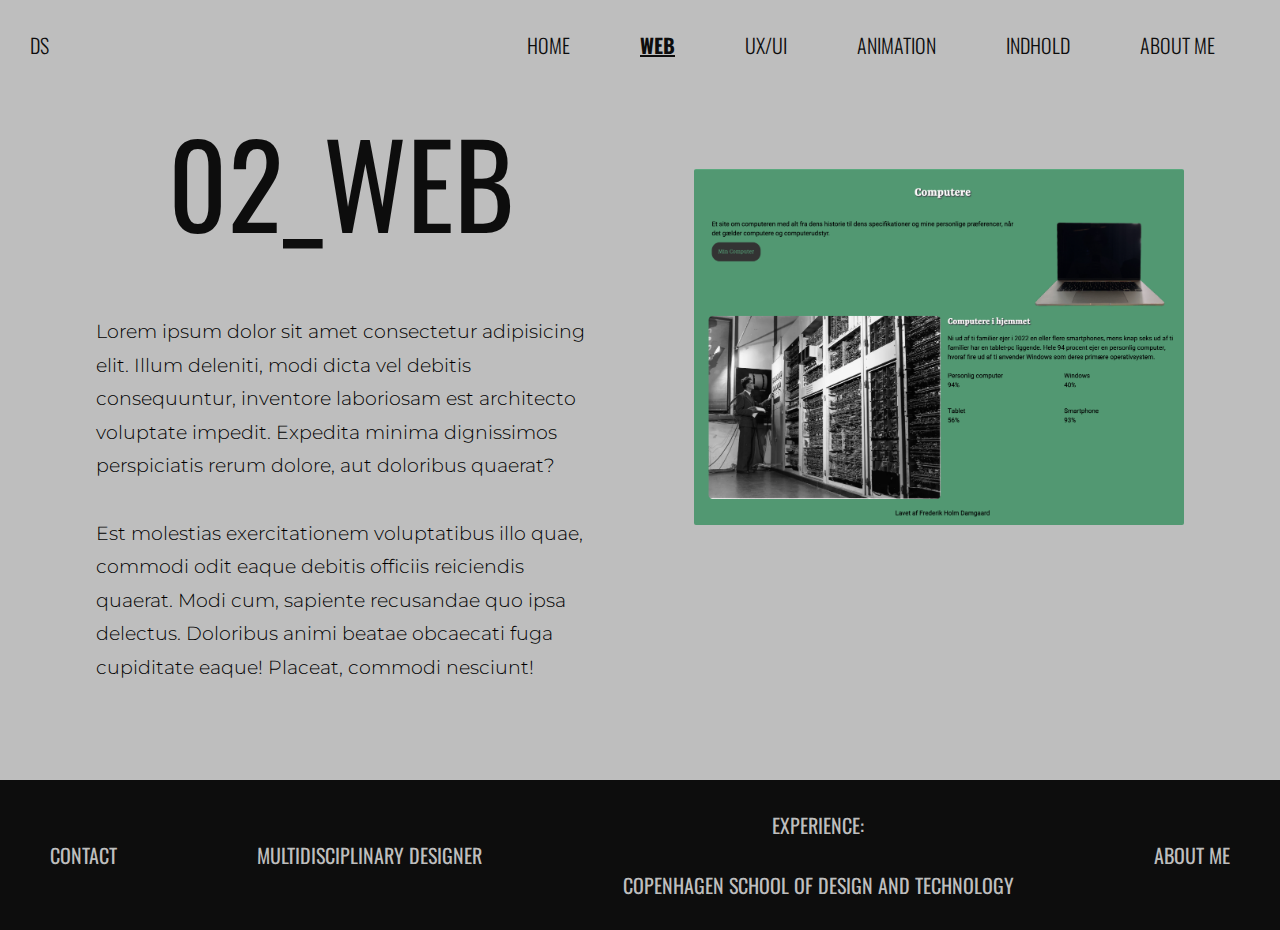
==== 02_web.html @ 78dee0b9 "init2" ====
<!DOCTYPE html>
<html lang="da">

<head>
    <meta charset="UTF-8">
    <meta name="viewport" content="width=device-width, initial-scale=1.0">
    <title>02_WEB</title>
    <link rel="stylesheet" href="style.css">
    <link rel="preconnect" href="https://fonts.googleapis.com">
    <link rel="preconnect" href="https://fonts.gstatic.com" crossorigin>
    <link
        href="https://fonts.googleapis.com/css2?family=Montserrat:ital,wght@0,100..900;1,100..900&family=Oswald:wght@200..700&display=swap"
        rel="stylesheet">
</head>

<body>

    <header>
        <div class="navbar">
            <div class="menu-icon" id="menu-icon">
                <span class="bar"></span>
                <span class="bar"></span>
                <span class="bar"></span>
            </div>
            <a href="index.html" class="header-text">DS</a>
            <ul class="nav-links" id="nav-links">
                <li><a href="index.html">HOME</a></li>
                <li><a href="02_web.html" class="active">WEB</a></li>
                <li><a href="03_ux_ui.html">UX/UI</a></li>
                <li><a href="04_animation.html">ANIMATION</a></li>
                <li><a href="05_indhold.html">INDHOLD</a></li>
                <li><a href="about.html">ABOUT ME</a></li>
            </ul>
        </div>
    </header>

    <main>
        <div class="grid_1_1">

            <div class="text_content">
                <a href="02_web.html">
                    <h1>02_WEB</h1>
                </a>

                <p>Lorem ipsum dolor sit amet consectetur adipisicing elit. Illum deleniti, modi dicta vel debitis
                    consequuntur, inventore laboriosam est architecto voluptate impedit. Expedita minima dignissimos
                    perspiciatis rerum dolore, aut doloribus quaerat? <br> <br>
                    Est molestias exercitationem voluptatibus illo quae, commodi odit eaque debitis officiis reiciendis
                    quaerat. Modi cum, sapiente recusandae quo ipsa delectus. Doloribus animi beatae obcaecati fuga
                    cupiditate eaque! Placeat, commodi nesciunt!
                </p>
            </div>

            <div class="img_content">

                <div class="img_container"><img src="imgs/02_web_1.png" alt="image1"></div>

            </div>


        </div>
    </main>

    <footer>
        <div class="footer_content">
            <h1>CONTACT</h1>
            <h2>MULTIDISCIPLINARY DESIGNER</h2>
            <h2>EXPERIENCE: <br> <br>
                COPENHAGEN SCHOOL OF DESIGN AND TECHNOLOGY</h2>
            <a href="about.html">
                <h1>ABOUT ME</h1>
            </a>

        </div>
    </footer>
    <script src="script.js"></script>
</body>

</html>
---- style.css ----
/******************************************* RESET **************************************************/
* {
  margin: 0;
  padding: 0;
  box-sizing: border-box;
}

:root {
  --menu-color: #0d0d0d00;
  --black: #0d0d0d;
  --grey: #bebebe;
  --red: #b00013;
}

body {
  background-color: var(--grey);
}

h1,
h2 {
  font-family: "Oswald", serif;
  font-weight: 400;
  font-style: normal;
  font-size: 2rem;
}

p {
  font-family: "Montserrat", serif;
  font-weight: 300;
  font-style: normal;
  font-size: 1rem;
  line-height: 20px;
}

/**************************************************** HERO-SECTION ***********************************************/

.hero_section {
  position: absolute;
  display: flex;
  height: 100vh;
  width: 100%;
  justify-content: center;
  align-items: center;
}

/****************************************************** HEADER ************************************************/

header {
  display: flex;
  flex-direction: column;
  padding: 0;
  position: absolute;
  top: 0;
  width: 100%;
  z-index: 1;
}

.navbar {
  background-color: var(--menu-color);
  display: flex;
  justify-content: space-between;
  align-items: center;
  padding: 30px 30px;
  font-size: 1.25rem;
  font-family: "Oswald", serif;
  font-weight: 300;
  font-style: normal;
}

.nav-links {
  list-style: none;
  padding: 0;
  margin: 0;
  display: flex;
}

.nav-links li {
  margin: 0 15px;
}

.nav-links a {
  color: var(--black);
  text-decoration: none;
  transition: 0.3s ease;
}

.nav-links a:hover {
  color: var(--red);
  transition: 0.3s ease;
}

.header-text {
  margin-left: auto; /* Push text to the right */
  color: var(--black); /* Set text color */
  padding-right: 10px;
  text-decoration: none;
  transition: 0.3s ease;
}

.header-text:hover {
  color: var(--red);
  transition: 0.3s ease;
}

@media (min-width: 650px) {
  .nav-links {
    justify-content: right;
    width: auto;
    flex-grow: 1;
  }

  .nav-links li a.active {
    font-weight: bold;
    text-decoration: underline 2px;
  }

  .header-text {
    margin-left: auto; /* Push text to the right */
    color: var(--black); /* Set text color */
    padding-right: 10px;
  }
}

.nav-links li {
  margin: 0 35px;
}

.nav-links a {
  color: var(--black);
  text-decoration: none;
}

.menu-icon {
  display: none;
  font-size: 30px;
  color: var(--black);
  cursor: pointer;
}

/* Media query til skærme med max 1200px */
@media (max-width: 1200px) {
  .nav-links {
    display: none; /* Skjul links som standard */
    flex-direction: column;
    position: absolute;
    background-color: var(--menu-color);
    top: 75px; /* Juster afhængigt af navbarens højde */
    left: 0;
    font-size: 1rem;
  }

  .nav-links.show {
    display: flex; /* Vis links når menuen er åben */
  }

  .nav-links li {
    margin: 15px 0; /* Giv lidt afstand mellem links i dropdown */
  }

  .nav-links a {
    padding: 15px; /* Mere padding i dropdown */
    text-align: center; /* Centrer links i dropdown */
    border-bottom: 1px solid var(--black); /* Deling mellem links */
  }

  .nav-links li:last-child a {
    border-bottom: none; /* Fjern bundlinje fra sidste link */
  }

  .menu-icon {
    display: flex;
    flex-direction: column;
    justify-content: space-between;
    width: 25px;
    height: 15px;
    cursor: pointer;
    z-index: 1;
    transition: 0.3s ease;
  }

  .menu-icon:hover {
    height: 20px;
    transition: 0.3s ease;
  }

  .bar {
    display: inline-block;
    height: 2px;
    background-color: var(--black);
    border-radius: 5px;
    transition: 0.3s ease;
  }
}

/************************************************ MAIN FRONTPAGE ****************************************/

.hometext_container {
  display: flex;
  width: 100%;
  height: 100vh;
  justify-content: center;
  align-items: center;
}

.hometext_container h1 {
  transition: 0.3s ease;
  opacity: 0.5;
}

.hometext_container h1:hover {
  scale: 1.5;
  transition: 0.3s ease;
  cursor: pointer;
  color: var(--red);
  opacity: 1;
}

.hometext_container a {
  text-decoration: none;
  color: var(--black);
}

/************************************************ MAIN UNDERSIDER ****************************************/

.grid_1_1 {
  margin: 10%;
}

.text_content h1 {
  margin-bottom: 5%;
  text-align: center;
  font-size: 10vw;
  transition: 0.3s ease;
}

.text_content h1:hover {
  color: var(--red);
  transition: 0.3s ease;
}

.text_content p {
  line-height: 175%;
  font-size: 2.75vw;
}

.text_content a {
  text-decoration: none;
  color: var(--black);
}

.img_content {
  margin-top: 15%;
}

.img_container {
  display: flex;
  justify-content: center;
  align-items: center;
  overflow: hidden;
}

.img_container img {
  max-width: 100%;
  max-height: 100%;
  object-fit: cover;
  border-radius: 2px;
}

@media (min-width: 768px) {
  .grid_1_1 {
    display: grid;
    grid-template-columns: 1fr 1fr;
    gap: 10%;
    margin: 7.5%;
  }

  .text_content h1 {
    margin-bottom: 10%;
    text-align: center;
    font-size: 9vw;
  }

  .text_content p {
    font-size: 1.5vw;
  }
}

/************************************************ FOOTER *************************************/

footer {
  display: flex;
  flex-direction: column;
  padding: 0;
  width: 100%;
  z-index: 1;
}

.frontpage_footer {
  display: flex;
  flex-direction: column;
  padding: 0;
  position: absolute;
  bottom: 0;
  width: 100%;
  z-index: 1;
}

.footer_content {
  background-color: var(--black);
  display: flex;
  justify-content: space-between;
  align-items: center;
  padding: 30px 50px;
}

.footer_content h1 {
  font-size: 1.25rem;
  color: var(--grey);
}

.footer_content a {
  text-decoration: none;
}

.footer_content h1:hover {
  color: var(--red);
  transition: 0.3s ease;
  cursor: pointer;
}

.footer_content h2 {
  display: none;
}

@media (min-width: 1200px) {
  .footer_content h2 {
    display: flex;
    font-size: 1.25rem;
    color: var(--grey);
    text-align: center;
  }

  .footer_content h2:hover {
    color: var(--red);
    transition: 0.3s ease;
    cursor: pointer;
  }
}
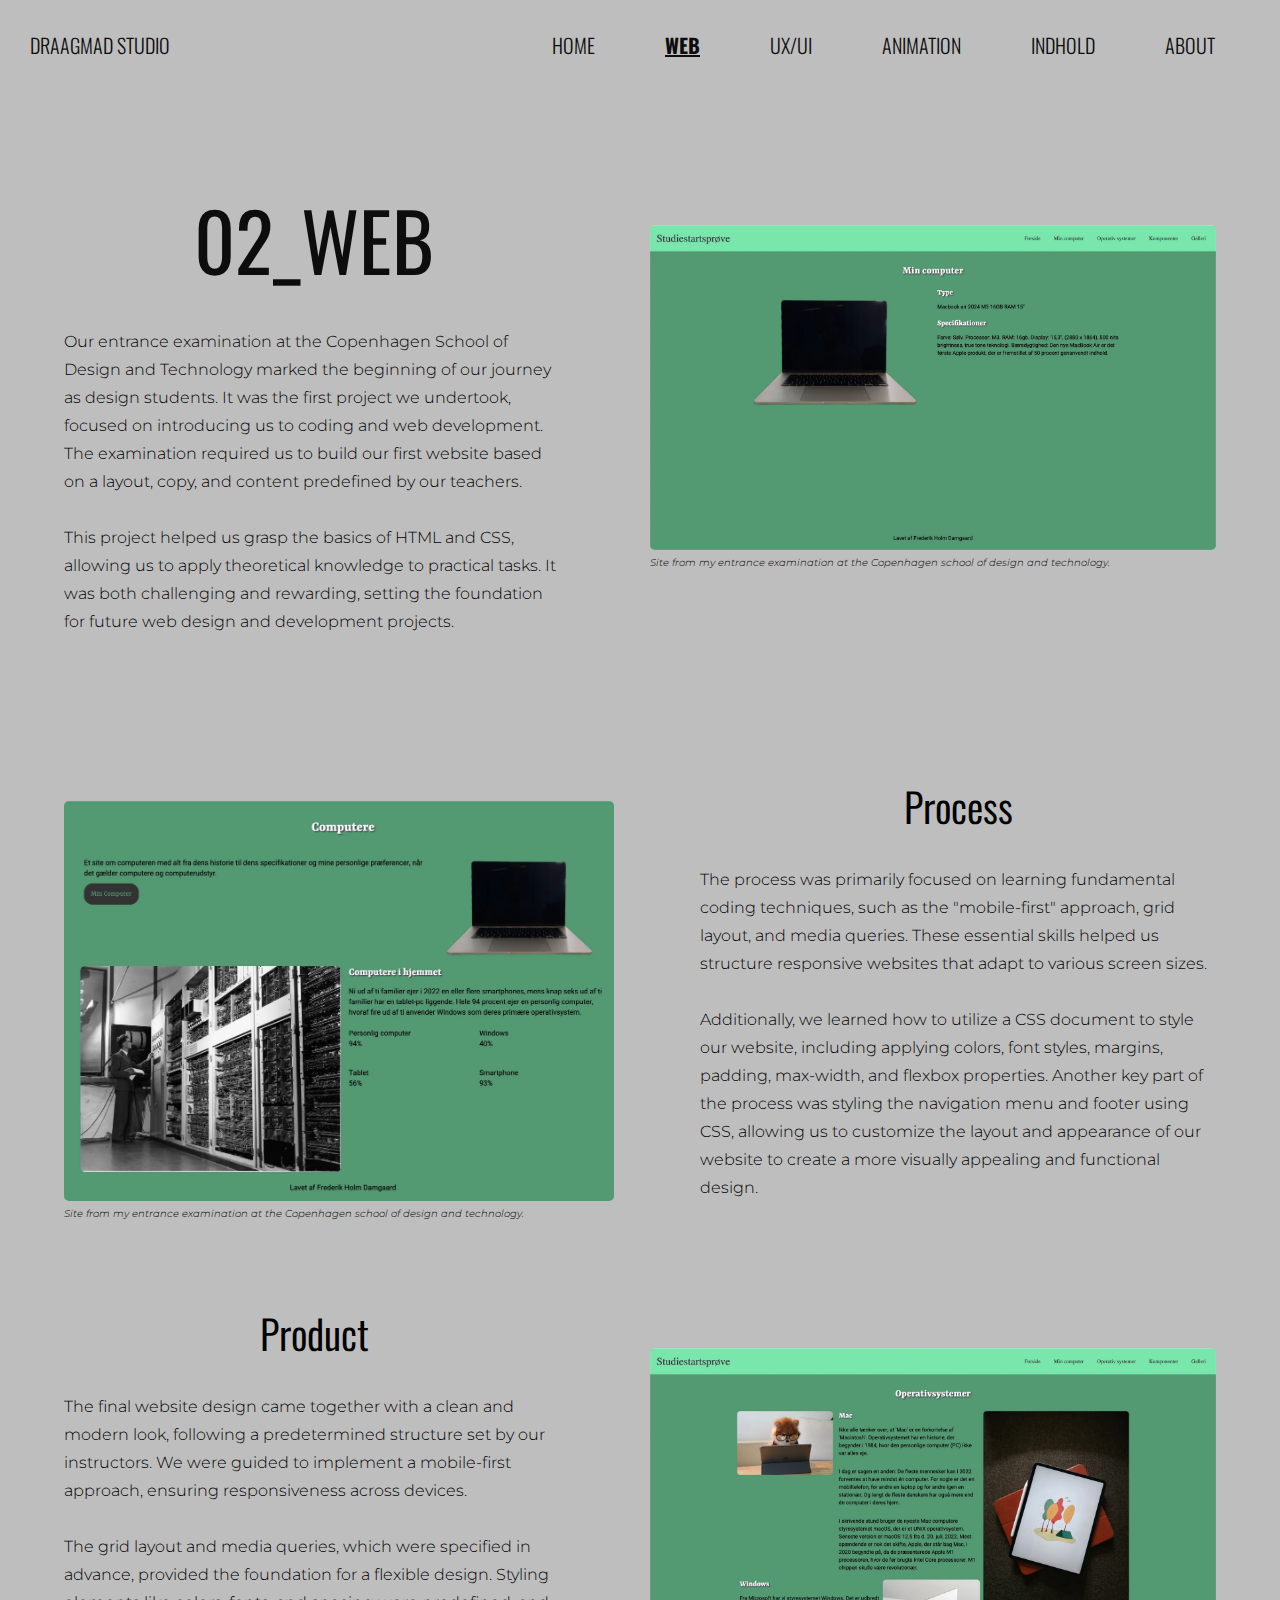
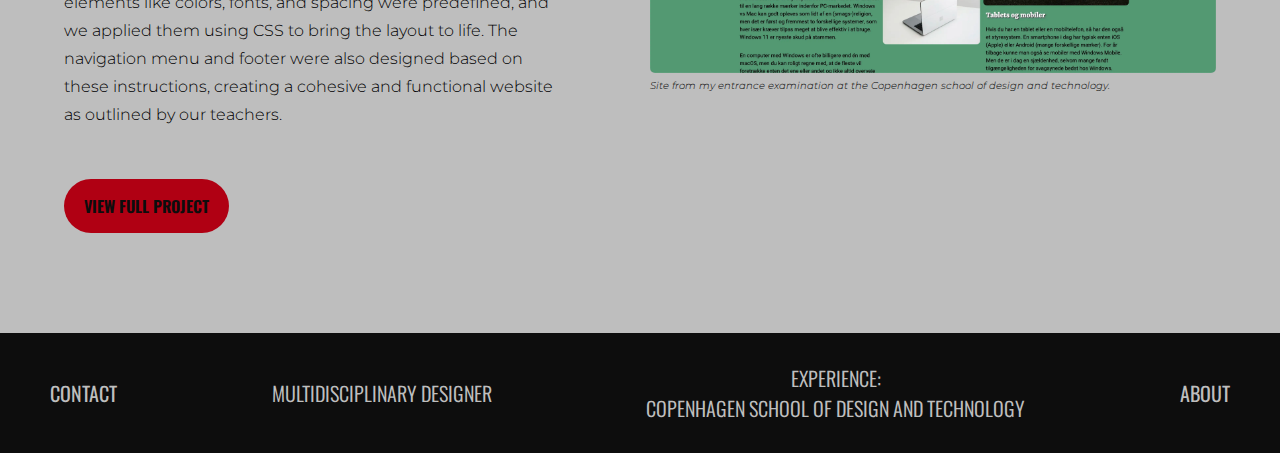
==== commit 722ef237: "init3" ====
--- a/02_web.html
+++ b/02_web.html
@@ -1,5 +1,5 @@
 <!DOCTYPE html>
-<html lang="da">
+<html lang="en">
 
 <head>
     <meta charset="UTF-8">
@@ -23,53 +23,110 @@
                 <span class="bar"></span>
             </div>
             <a href="index.html" class="header-text">DS</a>
+            <a href="index.html" class="header-text2">DRAAGMAD STUDIO</a>
             <ul class="nav-links" id="nav-links">
                 <li><a href="index.html">HOME</a></li>
                 <li><a href="02_web.html" class="active">WEB</a></li>
                 <li><a href="03_ux_ui.html">UX/UI</a></li>
                 <li><a href="04_animation.html">ANIMATION</a></li>
                 <li><a href="05_indhold.html">INDHOLD</a></li>
-                <li><a href="about.html">ABOUT ME</a></li>
+                <li><a href="about.html">ABOUT</a></li>
             </ul>
         </div>
     </header>
 
     <main>
+
         <div class="grid_1_1">
-
-            <div class="text_content">
+            <div class="container1">
                 <a href="02_web.html">
                     <h1>02_WEB</h1>
                 </a>
+                <p>Our entrance examination at the Copenhagen School of Design and Technology marked the beginning of
+                    our journey as design
+                    students. It was the first project we undertook, focused on introducing us to coding and web
+                    development. The
+                    examination required us to build our first website based on a layout, copy, and content predefined
+                    by our teachers. <br> <br>
+                    This project helped us grasp the basics of HTML and CSS, allowing us to apply theoretical knowledge
+                    to practical tasks. It
+                    was both challenging and rewarding, setting the foundation for future web design and development
+                    projects.</p>
+            </div>
+            <div class="container2">
+                <img src="imgs/02_web_2.webp" alt="Image 1">
+                <p>Site from my entrance examination at the Copenhagen school of design and technology.</p>
+            </div>
+        </div>
 
-                <p>Lorem ipsum dolor sit amet consectetur adipisicing elit. Illum deleniti, modi dicta vel debitis
-                    consequuntur, inventore laboriosam est architecto voluptate impedit. Expedita minima dignissimos
-                    perspiciatis rerum dolore, aut doloribus quaerat? <br> <br>
-                    Est molestias exercitationem voluptatibus illo quae, commodi odit eaque debitis officiis reiciendis
-                    quaerat. Modi cum, sapiente recusandae quo ipsa delectus. Doloribus animi beatae obcaecati fuga
-                    cupiditate eaque! Placeat, commodi nesciunt!
+        <div class="grid_2_2">
+            <div class="container1">
+                <h2>Process</h2>
+                <p>The process was primarily focused on learning fundamental coding techniques, such as the
+                    "mobile-first" approach, grid
+                    layout, and media queries. These essential skills helped us structure responsive websites that adapt
+                    to various screen
+                    sizes. <br> <br>
+                    Additionally, we learned how to utilize a CSS document to style our website, including applying
+                    colors, font
+                    styles, margins, padding, max-width, and flexbox properties. Another key part of the process was
+                    styling the navigation
+                    menu and footer using CSS, allowing us to customize the layout and appearance of our website to
+                    create a more visually
+                    appealing and functional design.
+            </div>
+            <div class="container2">
+                <img src="imgs/02_web_1.webp" alt="Image 2">
+                <p>Site from my entrance examination at the Copenhagen school of design and technology.</p>
+            </div>
+        </div>
+
+        <div class="grid_3_3">
+            <div class="container1">
+                <h2>Product</h2>
+                <p>The final website design came together with a clean and modern look, following a predetermined
+                    structure set by our
+                    instructors. We were guided to implement a mobile-first approach, ensuring responsiveness across
+                    devices. <br> <br>
+                    The grid layout and media queries, which were specified in advance, provided the foundation for a
+                    flexible design. Styling elements like colors, fonts, and spacing were predefined, and we applied
+                    them using CSS to bring the layout to life. The
+                    navigation menu and footer were also designed based on these instructions, creating a cohesive and
+                    functional website as
+                    outlined by our teachers.
                 </p>
+                <button id="project_button"
+                    data-href="https://frederikdamgaard14.dk/kea/02_web/01_website/website/index.html">VIEW FULL
+                    PROJECT</button>
             </div>
-
-            <div class="img_content">
-
-                <div class="img_container"><img src="imgs/02_web_1.png" alt="image1"></div>
+            <div class="container2">
+                <img src="imgs/02_web_3.webp" alt="Image 3">
+                <p>Site from my entrance examination at the Copenhagen school of design and technology.</p>
 
             </div>
 
 
         </div>
+
+
+
+
     </main>
 
     <footer>
         <div class="footer_content">
-            <h1>CONTACT</h1>
+            <a href="mailto:frederikholm14@icloud.com">
+                <h1>CONTACT</h1>
+            </a>
             <h2>MULTIDISCIPLINARY DESIGNER</h2>
-            <h2>EXPERIENCE: <br> <br>
-                COPENHAGEN SCHOOL OF DESIGN AND TECHNOLOGY</h2>
+            <a href="https://kea.dk/en/" target="_blank">
+                <h2>EXPERIENCE: <br>
+                    COPENHAGEN SCHOOL OF DESIGN AND TECHNOLOGY</h2>
+            </a>
             <a href="about.html">
-                <h1>ABOUT ME</h1>
+                <h1>ABOUT</h1>
             </a>
+
 
         </div>
     </footer>
--- a/style.css
+++ b/style.css
@@ -16,31 +16,74 @@
   background-color: var(--grey);
 }
 
-h1,
-h2 {
+h1 {
   font-family: "Oswald", serif;
   font-weight: 400;
   font-style: normal;
-  font-size: 2rem;
+  font-size: 2.5rem;
+}
+
+h2 {
+  font-family: "Oswald", serif;
+  font-weight: 350;
+  font-style: normal;
+  font-size: 1.5rem;
 }
 
 p {
   font-family: "Montserrat", serif;
   font-weight: 300;
   font-style: normal;
-  font-size: 1rem;
-  line-height: 20px;
-}
-
-/**************************************************** HERO-SECTION ***********************************************/
-
-.hero_section {
-  position: absolute;
-  display: flex;
-  height: 100vh;
-  width: 100%;
-  justify-content: center;
-  align-items: center;
+  font-size: 0.75rem;
+  line-height: 160%;
+}
+
+@media (min-width: 700px) {
+  h1 {
+    font-family: "Oswald", serif;
+    font-weight: 400;
+    font-style: normal;
+    font-size: 5vw;
+  }
+
+  h2 {
+    font-family: "Oswald", serif;
+    font-weight: 350;
+    font-style: normal;
+    font-size: 3vw;
+  }
+
+  p {
+    font-family: "Montserrat", serif;
+    font-weight: 300;
+    font-style: normal;
+    font-size: 1.5vw;
+    line-height: 175%;
+  }
+}
+
+@media (min-width: 1200px) {
+  h1 {
+    font-family: "Oswald", serif;
+    font-weight: 400;
+    font-style: normal;
+    font-size: 5rem;
+  }
+
+  h2 {
+    font-family: "Oswald", serif;
+    font-weight: 350;
+    font-style: normal;
+    font-size: 2.5rem;
+  }
+
+  p {
+    font-family: "Montserrat", serif;
+    font-weight: 300;
+    font-style: normal;
+    font-size: 1rem;
+    line-height: 175%;
+  }
 }
 
 /****************************************************** HEADER ************************************************/
@@ -87,9 +130,19 @@
 .nav-links a:hover {
   color: var(--red);
   transition: 0.3s ease;
+  font-weight: 400;
 }
 
 .header-text {
+  display: none;
+}
+
+.header-text2 {
+  display: flex;
+}
+
+.header-text,
+.header-text2 {
   margin-left: auto; /* Push text to the right */
   color: var(--black); /* Set text color */
   padding-right: 10px;
@@ -97,8 +150,10 @@
   transition: 0.3s ease;
 }
 
-.header-text:hover {
-  color: var(--red);
+.header-text:hover,
+.header-text2:hover {
+  color: var(--red);
+  font-weight: 500;
   transition: 0.3s ease;
 }
 
@@ -143,10 +198,25 @@
     display: none; /* Skjul links som standard */
     flex-direction: column;
     position: absolute;
-    background-color: var(--menu-color);
+    background-color: var(--grey);
     top: 75px; /* Juster afhængigt af navbarens højde */
     left: 0;
     font-size: 1rem;
+    border-top-right-radius: 2px;
+    border-bottom-right-radius: 2px;
+  }
+
+  .nav-links li a.active {
+    font-weight: bold;
+    text-decoration: underline 2px;
+  }
+
+  .header-text {
+    display: flex;
+  }
+
+  .header-text2 {
+    display: none;
   }
 
   .nav-links.show {
@@ -188,100 +258,232 @@
     height: 2px;
     background-color: var(--black);
     border-radius: 5px;
-    transition: 0.3s ease;
-  }
-}
-
-/************************************************ MAIN FRONTPAGE ****************************************/
-
-.hometext_container {
-  display: flex;
+  }
+}
+
+/************************************************* MAIN (FRONTPAGE) *****************************************/
+
+/********************* HERO-SECTION ******************/
+
+.hero_section {
+  display: flex;
+  height: 100vh;
   width: 100%;
-  height: 100vh;
   justify-content: center;
   align-items: center;
 }
 
-.hometext_container h1 {
-  transition: 0.3s ease;
-  opacity: 0.5;
-}
-
-.hometext_container h1:hover {
-  scale: 1.5;
-  transition: 0.3s ease;
+/********************* CARDS ******************/
+
+/* .card_container {
+  position: relative;
+  margin-left: 12.5%;
+  margin-right: 12.5%;
+  margin-bottom: 12.5%;
+}
+
+.card {
+  padding: 5%;
+  margin-bottom: 10%;
+  background-color: var(--black);
+  border-radius: 5px;
+  transition: 0.3s ease;
+}
+
+.card:hover {
+  transform: scale(1.1);
+  opacity: 0.4;
+  transition: 0.3s ease;
+}
+
+.card a {
+  text-decoration: none;
+  color: var(--red);
+}
+
+.card h2 {
+  display: flex;
+  z-index: 1;
+  color: var(--red);
+  font-size: 1.5rem;
+  font-weight: 600;
+  justify-self: center;
+  padding-bottom: 5%;
+}
+
+.card img {
+  width: 100%;
+  object-fit: contain;
+}
+
+@media (min-width: 1200px) {
+  .card_container {
+    display: grid;
+    grid-template-columns: 1fr 1fr;
+    gap: 7.5%;
+    margin-left: 10%;
+    margin-right: 10%;
+    margin-bottom: 10%;
+  }
+} */
+
+/************************************************ MAIN ****************************************/
+
+.grid_1_1 {
+  padding: 40px;
+  max-width: 700px;
+  margin: 0 auto;
+}
+
+.grid_2_2 {
+  padding-left: 40px;
+  padding-right: 40px;
+  padding-top: 0px;
+  padding-bottom: 0px;
+  max-width: 700px;
+  margin: 0 auto;
+}
+
+.grid_3_3 {
+  padding-left: 40px;
+  padding-right: 40px;
+  padding-top: 0px;
+  padding-bottom: 0px;
+  max-width: 700px;
+  margin: 0 auto;
+}
+
+#grid_1_1 {
+  padding-top: 0;
+}
+
+#grid_3_3 {
+  padding-bottom: 0;
+}
+
+.container1 h1,
+.container1 h2 {
+  text-align: center;
+  padding-bottom: 30px;
+}
+
+.container2 p {
+  font-size: 0.65rem;
+  font-style: italic;
+}
+
+.container1 a {
+  text-decoration: none;
+  color: var(--black);
+  transition: 0.3s ease;
+}
+
+.container1 a:hover {
+  font-weight: 900;
+  color: var(--red);
+  transition: 0.3s ease;
+}
+
+.container2,
+.container1 {
+  padding-top: 40px;
+}
+
+.container2 img {
+  width: 100%;
+  object-fit: contain;
+  border-radius: 5px;
+}
+
+.grid_2_2 .container1 {
+  padding-top: 0px;
+}
+
+.grid_3_3 {
+  padding-bottom: 40px;
+}
+
+button {
+  align-items: center;
+  margin-top: 7.5%;
+  background-color: var(--red);
+  border: none;
+  color: var(--black);
+  padding: 12.5px 17.5px;
+  text-align: center;
+  text-decoration: none;
   cursor: pointer;
-  color: var(--red);
-  opacity: 1;
-}
-
-.hometext_container a {
-  text-decoration: none;
-  color: var(--black);
-}
-
-/************************************************ MAIN UNDERSIDER ****************************************/
-
-.grid_1_1 {
-  margin: 10%;
-}
-
-.text_content h1 {
-  margin-bottom: 5%;
-  text-align: center;
-  font-size: 10vw;
-  transition: 0.3s ease;
-}
-
-.text_content h1:hover {
-  color: var(--red);
-  transition: 0.3s ease;
-}
-
-.text_content p {
-  line-height: 175%;
-  font-size: 2.75vw;
-}
-
-.text_content a {
-  text-decoration: none;
-  color: var(--black);
-}
-
-.img_content {
-  margin-top: 15%;
-}
-
-.img_container {
-  display: flex;
-  justify-content: center;
-  align-items: center;
-  overflow: hidden;
-}
-
-.img_container img {
-  max-width: 100%;
-  max-height: 100%;
-  object-fit: cover;
-  border-radius: 2px;
-}
-
-@media (min-width: 768px) {
+  border-radius: 30px;
+  font-family: "Oswald", serif;
+  font-weight: 650;
+  font-style: normal;
+  font-size: 0.75rem;
+  transition: 0.3s ease;
+}
+
+button:hover {
+  background-color: var(--black);
+  color: var(--red);
+  transform: scale(1.1);
+  transition: 0.3s ease;
+}
+
+@media (min-width: 1200px) {
   .grid_1_1 {
     display: grid;
-    grid-template-columns: 1fr 1fr;
-    gap: 10%;
-    margin: 7.5%;
-  }
-
-  .text_content h1 {
-    margin-bottom: 10%;
-    text-align: center;
-    font-size: 9vw;
-  }
-
-  .text_content p {
-    font-size: 1.5vw;
+    grid-template-columns: 0.75fr 1fr;
+    padding-top: 100px;
+    padding-right: 5%;
+    padding-left: 5%;
+    gap: 7.5%;
+    max-width: 2000px;
+  }
+
+  .grid_2_2 {
+    display: grid;
+    grid-template-columns: 0.75fr 1fr;
+    padding-right: 5%;
+    padding-left: 5%;
+    padding-top: 0px;
+    gap: 7.5%;
+    max-width: 2000px;
+  }
+
+  .grid_3_3 {
+    display: grid;
+    grid-template-columns: 0.75fr 1fr;
+    padding-right: 5%;
+    padding-left: 5%;
+    padding-top: 0px;
+    gap: 7.5%;
+    padding-bottom: 100px;
+    max-width: 2000px;
+  }
+
+  .grid_2_2 .container1 {
+    order: 1;
+    max-width: 600px;
+    margin: 0 auto;
+    padding-top: 100px;
+  }
+
+  .container1 {
+    padding-top: 80px;
+    min-width: 500px;
+  }
+
+  .container2 {
+    padding-top: 125px;
+  }
+
+  .container2 img {
+    min-width: 550px;
+  }
+
+  button {
+    margin-top: 10%;
+    padding: 15px 20px;
+    font-size: 1rem;
   }
 }
 
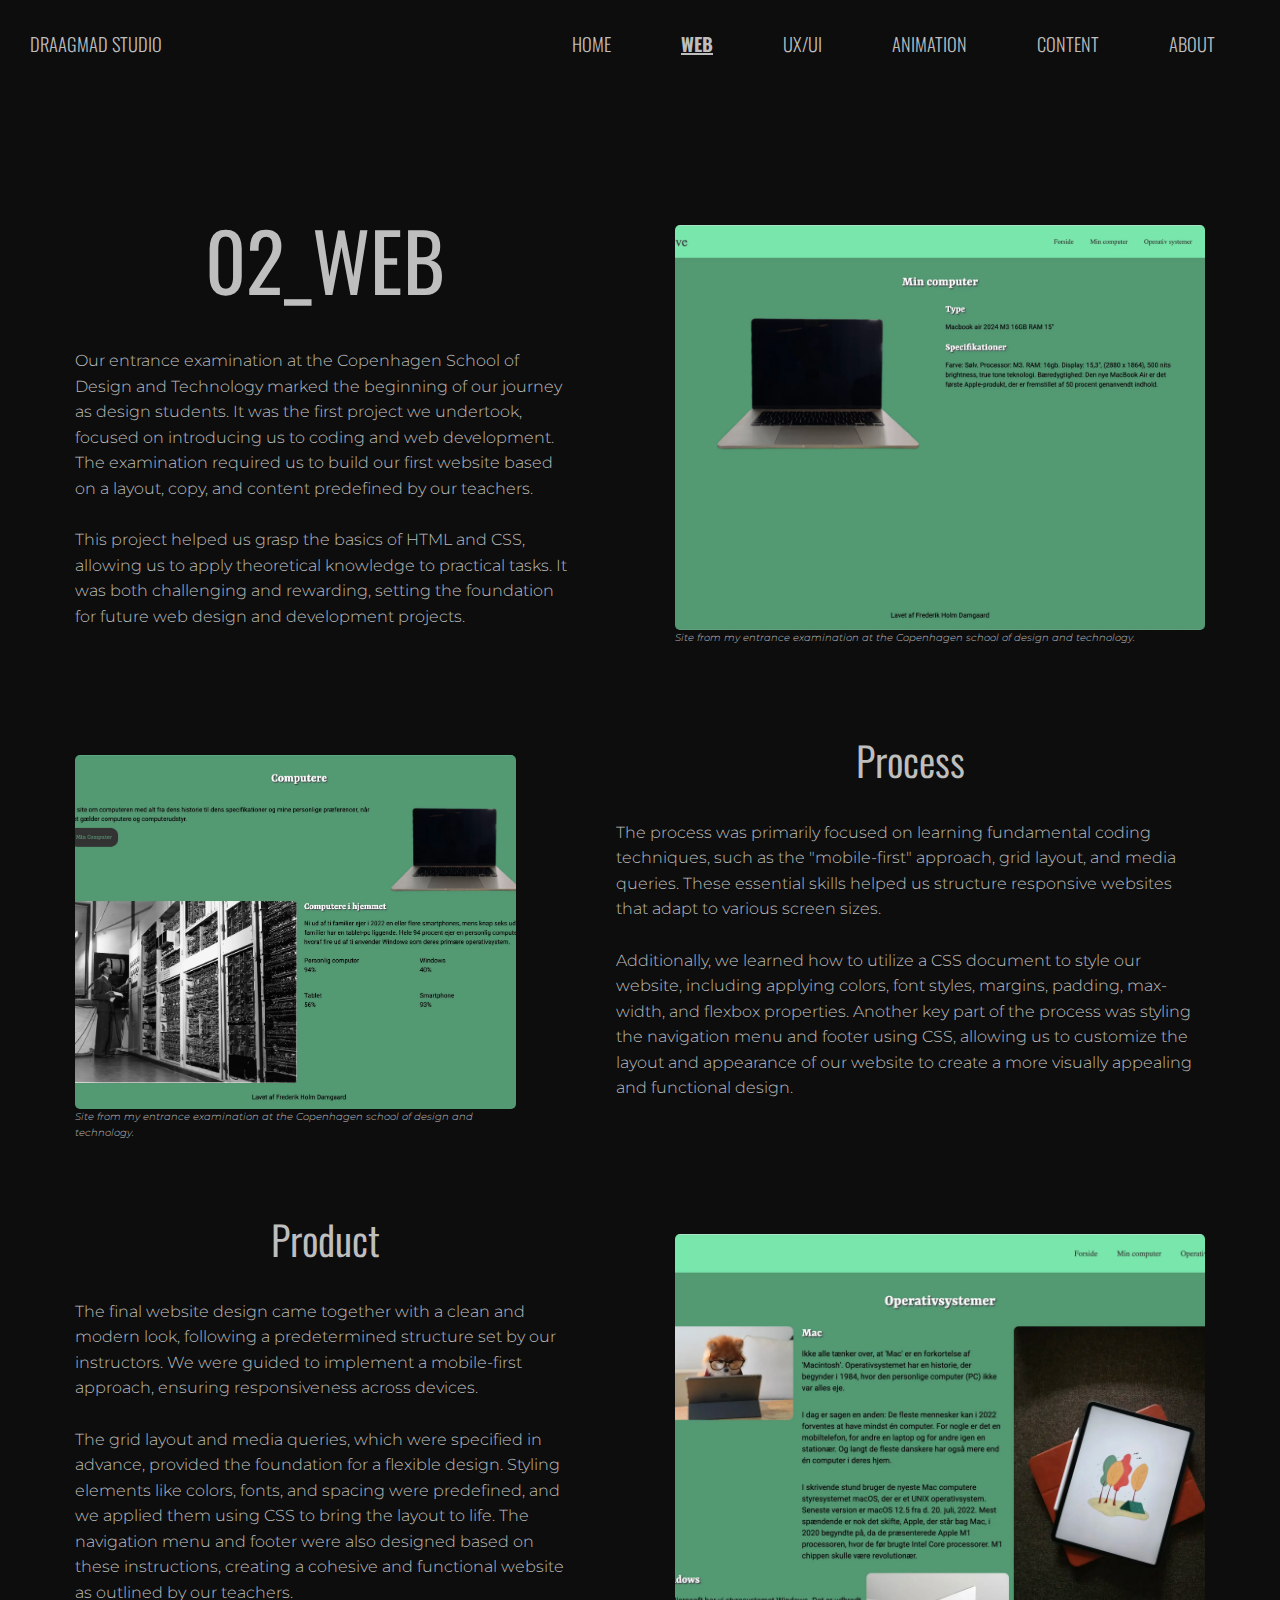
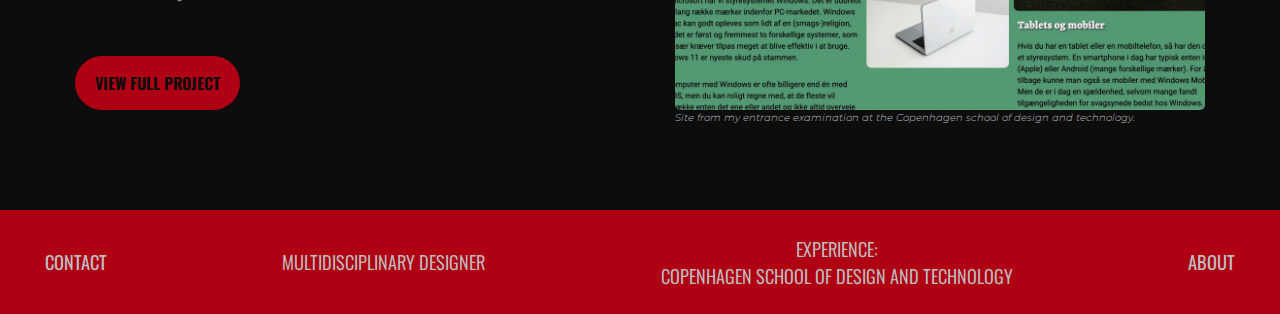
==== commit 77a076ef: "init 4" ====
--- a/02_web.html
+++ b/02_web.html
@@ -5,6 +5,7 @@
     <meta charset="UTF-8">
     <meta name="viewport" content="width=device-width, initial-scale=1.0">
     <title>02_WEB</title>
+    <link rel="icon" type="image/x-icon" href="/Svg/Logo.svg">
     <link rel="stylesheet" href="style.css">
     <link rel="preconnect" href="https://fonts.googleapis.com">
     <link rel="preconnect" href="https://fonts.gstatic.com" crossorigin>
@@ -29,7 +30,7 @@
                 <li><a href="02_web.html" class="active">WEB</a></li>
                 <li><a href="03_ux_ui.html">UX/UI</a></li>
                 <li><a href="04_animation.html">ANIMATION</a></li>
-                <li><a href="05_indhold.html">INDHOLD</a></li>
+                <li><a href="05_indhold.html">CONTENT</a></li>
                 <li><a href="about.html">ABOUT</a></li>
             </ul>
         </div>
@@ -54,7 +55,16 @@
                     projects.</p>
             </div>
             <div class="container2">
-                <img src="imgs/02_web_2.webp" alt="Image 1">
+                <a href="https://frederikdamgaard14.dk/kea/02_web/01_website/website/min_computer.html" target="_blank">
+                    <div class="image_container">
+                        <img src="imgs/02_web_2.webp" alt="MY COMPUTER PAGE">
+                        <div class="overlay">
+                            <div class="overlay_text">
+                                <h2>"My computer" page</h2>
+                            </div>
+                        </div>
+                    </div>
+                </a>
                 <p>Site from my entrance examination at the Copenhagen school of design and technology.</p>
             </div>
         </div>
@@ -76,7 +86,16 @@
                     appealing and functional design.
             </div>
             <div class="container2">
-                <img src="imgs/02_web_1.webp" alt="Image 2">
+                <a href="https://frederikdamgaard14.dk/kea/02_web/01_website/website/index.html" target="_blank">
+                    <div class="image_container">
+                        <img src="imgs/02_web_1.webp" alt="FRONT PAGE">
+                        <div class="overlay">
+                            <div class="overlay_text">
+                                <h2>Front page</h2>
+                            </div>
+                        </div>
+                    </div>
+                </a>
                 <p>Site from my entrance examination at the Copenhagen school of design and technology.</p>
             </div>
         </div>
@@ -100,9 +119,20 @@
                     PROJECT</button>
             </div>
             <div class="container2">
-                <img src="imgs/02_web_3.webp" alt="Image 3">
+                <a href="https://frederikdamgaard14.dk/kea/02_web/01_website/website/operativsystemer.html"
+                    target="_blank">
+                    <div class="image_container">
+                        <img src="imgs/02_web_3.webp" alt="OPERATIVE SYSTEMS PAGE">
+                        <div class="overlay">
+
+                            <div class="overlay_text">
+                                <h2>"Operative systems" page</h2>
+                            </div>
+
+                        </div>
+                    </div>
+                </a>
                 <p>Site from my entrance examination at the Copenhagen school of design and technology.</p>
-
             </div>
 
 
--- a/style.css
+++ b/style.css
@@ -13,7 +13,7 @@
 }
 
 body {
-  background-color: var(--grey);
+  background-color: var(--black);
 }
 
 h1 {
@@ -21,6 +21,7 @@
   font-weight: 400;
   font-style: normal;
   font-size: 2.5rem;
+  color: var(--grey);
 }
 
 h2 {
@@ -28,6 +29,7 @@
   font-weight: 350;
   font-style: normal;
   font-size: 1.5rem;
+  color: var(--grey);
 }
 
 p {
@@ -36,53 +38,20 @@
   font-style: normal;
   font-size: 0.75rem;
   line-height: 160%;
-}
-
-@media (min-width: 700px) {
-  h1 {
-    font-family: "Oswald", serif;
-    font-weight: 400;
-    font-style: normal;
-    font-size: 5vw;
-  }
-
-  h2 {
-    font-family: "Oswald", serif;
-    font-weight: 350;
-    font-style: normal;
-    font-size: 3vw;
-  }
-
-  p {
-    font-family: "Montserrat", serif;
-    font-weight: 300;
-    font-style: normal;
-    font-size: 1.5vw;
-    line-height: 175%;
-  }
+  color: var(--grey);
 }
 
 @media (min-width: 1200px) {
   h1 {
-    font-family: "Oswald", serif;
-    font-weight: 400;
-    font-style: normal;
     font-size: 5rem;
   }
 
   h2 {
-    font-family: "Oswald", serif;
-    font-weight: 350;
-    font-style: normal;
     font-size: 2.5rem;
   }
 
   p {
-    font-family: "Montserrat", serif;
-    font-weight: 300;
-    font-style: normal;
     font-size: 1rem;
-    line-height: 175%;
   }
 }
 
@@ -104,33 +73,34 @@
   justify-content: space-between;
   align-items: center;
   padding: 30px 30px;
-  font-size: 1.25rem;
+  font-size: 1.15rem;
   font-family: "Oswald", serif;
   font-weight: 300;
-  font-style: normal;
 }
 
 .nav-links {
   list-style: none;
-  padding: 0;
-  margin: 0;
-  display: flex;
-}
-
-.nav-links li {
-  margin: 0 15px;
+  display: flex;
+  justify-content: right;
+  width: auto;
+  flex-grow: 1;
 }
 
 .nav-links a {
-  color: var(--black);
+  color: var(--grey);
   text-decoration: none;
   transition: 0.3s ease;
+}
+
+.nav-links li a.active {
+  font-weight: bold;
+  text-decoration: underline 2px;
 }
 
 .nav-links a:hover {
   color: var(--red);
   transition: 0.3s ease;
-  font-weight: 400;
+  font-weight: 600;
 }
 
 .header-text {
@@ -144,7 +114,7 @@
 .header-text,
 .header-text2 {
   margin-left: auto; /* Push text to the right */
-  color: var(--black); /* Set text color */
+  color: var(--grey); /* Set text color */
   padding-right: 10px;
   text-decoration: none;
   transition: 0.3s ease;
@@ -157,38 +127,19 @@
   transition: 0.3s ease;
 }
 
-@media (min-width: 650px) {
-  .nav-links {
-    justify-content: right;
-    width: auto;
-    flex-grow: 1;
-  }
-
-  .nav-links li a.active {
-    font-weight: bold;
-    text-decoration: underline 2px;
-  }
-
-  .header-text {
-    margin-left: auto; /* Push text to the right */
-    color: var(--black); /* Set text color */
-    padding-right: 10px;
-  }
-}
-
 .nav-links li {
   margin: 0 35px;
 }
 
 .nav-links a {
-  color: var(--black);
+  color: var(--grey);
   text-decoration: none;
 }
 
 .menu-icon {
   display: none;
   font-size: 30px;
-  color: var(--black);
+  color: var(--grey);
   cursor: pointer;
 }
 
@@ -198,12 +149,11 @@
     display: none; /* Skjul links som standard */
     flex-direction: column;
     position: absolute;
-    background-color: var(--grey);
+    background-color: var(--red);
     top: 75px; /* Juster afhængigt af navbarens højde */
-    left: 0;
+    left: 5px;
     font-size: 1rem;
-    border-top-right-radius: 2px;
-    border-bottom-right-radius: 2px;
+    border-radius: 4px;
   }
 
   .nav-links li a.active {
@@ -230,7 +180,13 @@
   .nav-links a {
     padding: 15px; /* Mere padding i dropdown */
     text-align: center; /* Centrer links i dropdown */
-    border-bottom: 1px solid var(--black); /* Deling mellem links */
+    border-bottom: 1px solid var(--grey); /* Deling mellem links */
+  }
+
+  .nav-links a:hover {
+    color: var(--black);
+    transition: 0.3s ease;
+    font-weight: 600;
   }
 
   .nav-links li:last-child a {
@@ -256,101 +212,37 @@
   .bar {
     display: inline-block;
     height: 2px;
-    background-color: var(--black);
+    background-color: var(--grey);
     border-radius: 5px;
   }
 }
 
-/************************************************* MAIN (FRONTPAGE) *****************************************/
-
 /********************* HERO-SECTION ******************/
 
 .hero_section {
   display: flex;
   height: 100vh;
-  width: 100%;
   justify-content: center;
   align-items: center;
 }
 
-/********************* CARDS ******************/
-
-/* .card_container {
-  position: relative;
-  margin-left: 12.5%;
-  margin-right: 12.5%;
-  margin-bottom: 12.5%;
-}
-
-.card {
-  padding: 5%;
-  margin-bottom: 10%;
-  background-color: var(--black);
-  border-radius: 5px;
-  transition: 0.3s ease;
-}
-
-.card:hover {
-  transform: scale(1.1);
-  opacity: 0.4;
-  transition: 0.3s ease;
-}
-
-.card a {
-  text-decoration: none;
-  color: var(--red);
-}
-
-.card h2 {
-  display: flex;
-  z-index: 1;
-  color: var(--red);
-  font-size: 1.5rem;
-  font-weight: 600;
-  justify-self: center;
-  padding-bottom: 5%;
-}
-
-.card img {
-  width: 100%;
-  object-fit: contain;
-}
-
-@media (min-width: 1200px) {
-  .card_container {
-    display: grid;
-    grid-template-columns: 1fr 1fr;
-    gap: 7.5%;
-    margin-left: 10%;
-    margin-right: 10%;
-    margin-bottom: 10%;
-  }
-} */
-
 /************************************************ MAIN ****************************************/
 
 .grid_1_1 {
-  padding: 40px;
-  max-width: 700px;
+  padding: 65px 40px 40px 40px;
+  max-width: 600px;
   margin: 0 auto;
 }
 
-.grid_2_2 {
-  padding-left: 40px;
-  padding-right: 40px;
-  padding-top: 0px;
-  padding-bottom: 0px;
-  max-width: 700px;
+.grid_2_2,
+.grid_3_3 {
+  padding: 0px 40px 0px 40px;
+  max-width: 600px;
   margin: 0 auto;
 }
 
 .grid_3_3 {
-  padding-left: 40px;
-  padding-right: 40px;
-  padding-top: 0px;
-  padding-bottom: 0px;
-  max-width: 700px;
-  margin: 0 auto;
+  padding-bottom: 40px;
 }
 
 #grid_1_1 {
@@ -358,13 +250,14 @@
 }
 
 #grid_3_3 {
-  padding-bottom: 0;
+  padding-bottom: 40px;
 }
 
 .container1 h1,
 .container1 h2 {
   text-align: center;
   padding-bottom: 30px;
+  transition: 0.3s ease;
 }
 
 .container2 p {
@@ -374,12 +267,11 @@
 
 .container1 a {
   text-decoration: none;
-  color: var(--black);
-  transition: 0.3s ease;
-}
-
-.container1 a:hover {
-  font-weight: 900;
+  transition: 0.3s ease;
+}
+
+.container1 h1:hover {
+  font-weight: 600;
   color: var(--red);
   transition: 0.3s ease;
 }
@@ -389,40 +281,73 @@
   padding-top: 40px;
 }
 
-.container2 img {
-  width: 100%;
-  object-fit: contain;
+.image_container {
+  position: relative;
+  width: 100%;
+  height: 100%;
+}
+
+.image_container img {
+  display: block;
+  width: 100%;
+  height: 100%;
+  object-fit: cover;
   border-radius: 5px;
+}
+
+/**************** Overlay https://www.w3schools.com/howto/tryit.asp?filename=tryhow_css_image_overlay_fade ***************/
+
+.overlay {
+  position: absolute;
+  top: 0;
+  bottom: 0;
+  left: 0;
+  right: 0;
+  height: 100%;
+  width: 100%;
+  opacity: 0;
+  transition: 0.3s ease;
+  background-color: #ffffff7c;
+  border-radius: 5px;
+}
+
+.image_container:hover .overlay {
+  opacity: 1;
+}
+
+.overlay_text h2 {
+  font-weight: 700;
+  color: var(--black);
+  position: absolute;
+  top: 50%;
+  left: 50%;
+  -webkit-transform: translate(-50%, -50%);
+  -ms-transform: translate(-50%, -50%);
+  transform: translate(-50%, -50%);
+  text-align: center;
+  z-index: 1;
 }
 
 .grid_2_2 .container1 {
   padding-top: 0px;
 }
 
-.grid_3_3 {
-  padding-bottom: 40px;
-}
-
 button {
-  align-items: center;
   margin-top: 7.5%;
   background-color: var(--red);
   border: none;
   color: var(--black);
   padding: 12.5px 17.5px;
-  text-align: center;
-  text-decoration: none;
+  border-radius: 30px;
   cursor: pointer;
-  border-radius: 30px;
   font-family: "Oswald", serif;
   font-weight: 650;
-  font-style: normal;
   font-size: 0.75rem;
   transition: 0.3s ease;
 }
 
 button:hover {
-  background-color: var(--black);
+  background-color: var(--grey);
   color: var(--red);
   transform: scale(1.1);
   transition: 0.3s ease;
@@ -432,32 +357,29 @@
   .grid_1_1 {
     display: grid;
     grid-template-columns: 0.75fr 1fr;
-    padding-top: 100px;
-    padding-right: 5%;
-    padding-left: 5%;
-    gap: 7.5%;
-    max-width: 2000px;
+    padding: 100px 75px 0 75px;
+    gap: 100px;
+    max-width: 5000px;
   }
 
   .grid_2_2 {
     display: grid;
     grid-template-columns: 0.75fr 1fr;
-    padding-right: 5%;
-    padding-left: 5%;
-    padding-top: 0px;
-    gap: 7.5%;
-    max-width: 2000px;
+    padding: 0px 75px 0px 75px;
+    gap: 100px;
+    max-width: 5000px;
   }
 
   .grid_3_3 {
     display: grid;
     grid-template-columns: 0.75fr 1fr;
-    padding-right: 5%;
-    padding-left: 5%;
-    padding-top: 0px;
-    gap: 7.5%;
-    padding-bottom: 100px;
-    max-width: 2000px;
+    padding: 0px 75px 100px 75px;
+    gap: 100px;
+    max-width: 5000px;
+  }
+
+  #grid_3_3 {
+    padding-bottom: 50px;
   }
 
   .grid_2_2 .container1 {
@@ -468,16 +390,12 @@
   }
 
   .container1 {
-    padding-top: 80px;
+    padding-top: 100px;
     min-width: 500px;
   }
 
   .container2 {
     padding-top: 125px;
-  }
-
-  .container2 img {
-    min-width: 550px;
   }
 
   button {
@@ -487,6 +405,75 @@
   }
 }
 
+/********************* MAIN ABOUT******************/
+.grid_1_1_1 {
+  margin: 125px 40px 40px 40px;
+}
+
+.text {
+  padding-bottom: 50px;
+  max-width: 400px;
+  margin: 0 auto;
+}
+
+.text a {
+  text-decoration: none;
+}
+
+.text h1 {
+  padding-bottom: 10%;
+  text-align: center;
+  transition: 0.3s ease;
+}
+
+.text h1:hover {
+  color: var(--red);
+  transition: 0.3s ease;
+  font-weight: 600;
+}
+
+.text p {
+  font-size: 0.75rem;
+}
+
+.portrait_photo {
+  display: flex;
+  justify-content: center;
+  align-items: center;
+}
+
+.portrait_photo img {
+  width: 100%;
+  max-width: 400px;
+  object-fit: contain;
+  border-radius: 5px;
+  filter: invert();
+}
+
+@media (min-width: 1048px) {
+  .grid_1_1_1 {
+    display: grid;
+    grid-template-columns: 1fr 1fr;
+    margin: 50px 80px 0px 80px;
+    gap: 100px;
+  }
+
+  .portrait_photo img {
+    max-width: 650px;
+  }
+
+  .text {
+    padding: 150px 0 150px 0;
+    min-width: 390px;
+    max-width: 550px;
+    margin: 0 auto;
+  }
+
+  .text p {
+    font-size: 1rem;
+  }
+}
+
 /************************************************ FOOTER *************************************/
 
 footer {
@@ -508,43 +495,47 @@
 }
 
 .footer_content {
-  background-color: var(--black);
+  background-color: var(--red);
   display: flex;
   justify-content: space-between;
   align-items: center;
-  padding: 30px 50px;
-}
-
-.footer_content h1 {
-  font-size: 1.25rem;
-  color: var(--grey);
+  padding: 25px 25px;
+}
+
+.footer_content h1,
+.footer_content h2 {
+  font-size: 1rem;
+  color: var(--grey);
+  transition: 0.3s ease;
+}
+
+.footer_content h1:hover,
+.footer_content h2:hover {
+  color: var(--black);
+  transition: 0.3s ease;
+  font-weight: 600;
 }
 
 .footer_content a {
   text-decoration: none;
 }
 
-.footer_content h1:hover {
-  color: var(--red);
-  transition: 0.3s ease;
-  cursor: pointer;
-}
-
 .footer_content h2 {
   display: none;
 }
 
 @media (min-width: 1200px) {
+  .footer_content {
+    padding: 25px 45px;
+  }
+
+  .footer_content h1 {
+    font-size: 1.15rem;
+  }
+
   .footer_content h2 {
     display: flex;
-    font-size: 1.25rem;
-    color: var(--grey);
+    font-size: 1.15rem;
     text-align: center;
   }
-
-  .footer_content h2:hover {
-    color: var(--red);
-    transition: 0.3s ease;
-    cursor: pointer;
-  }
-}
+}
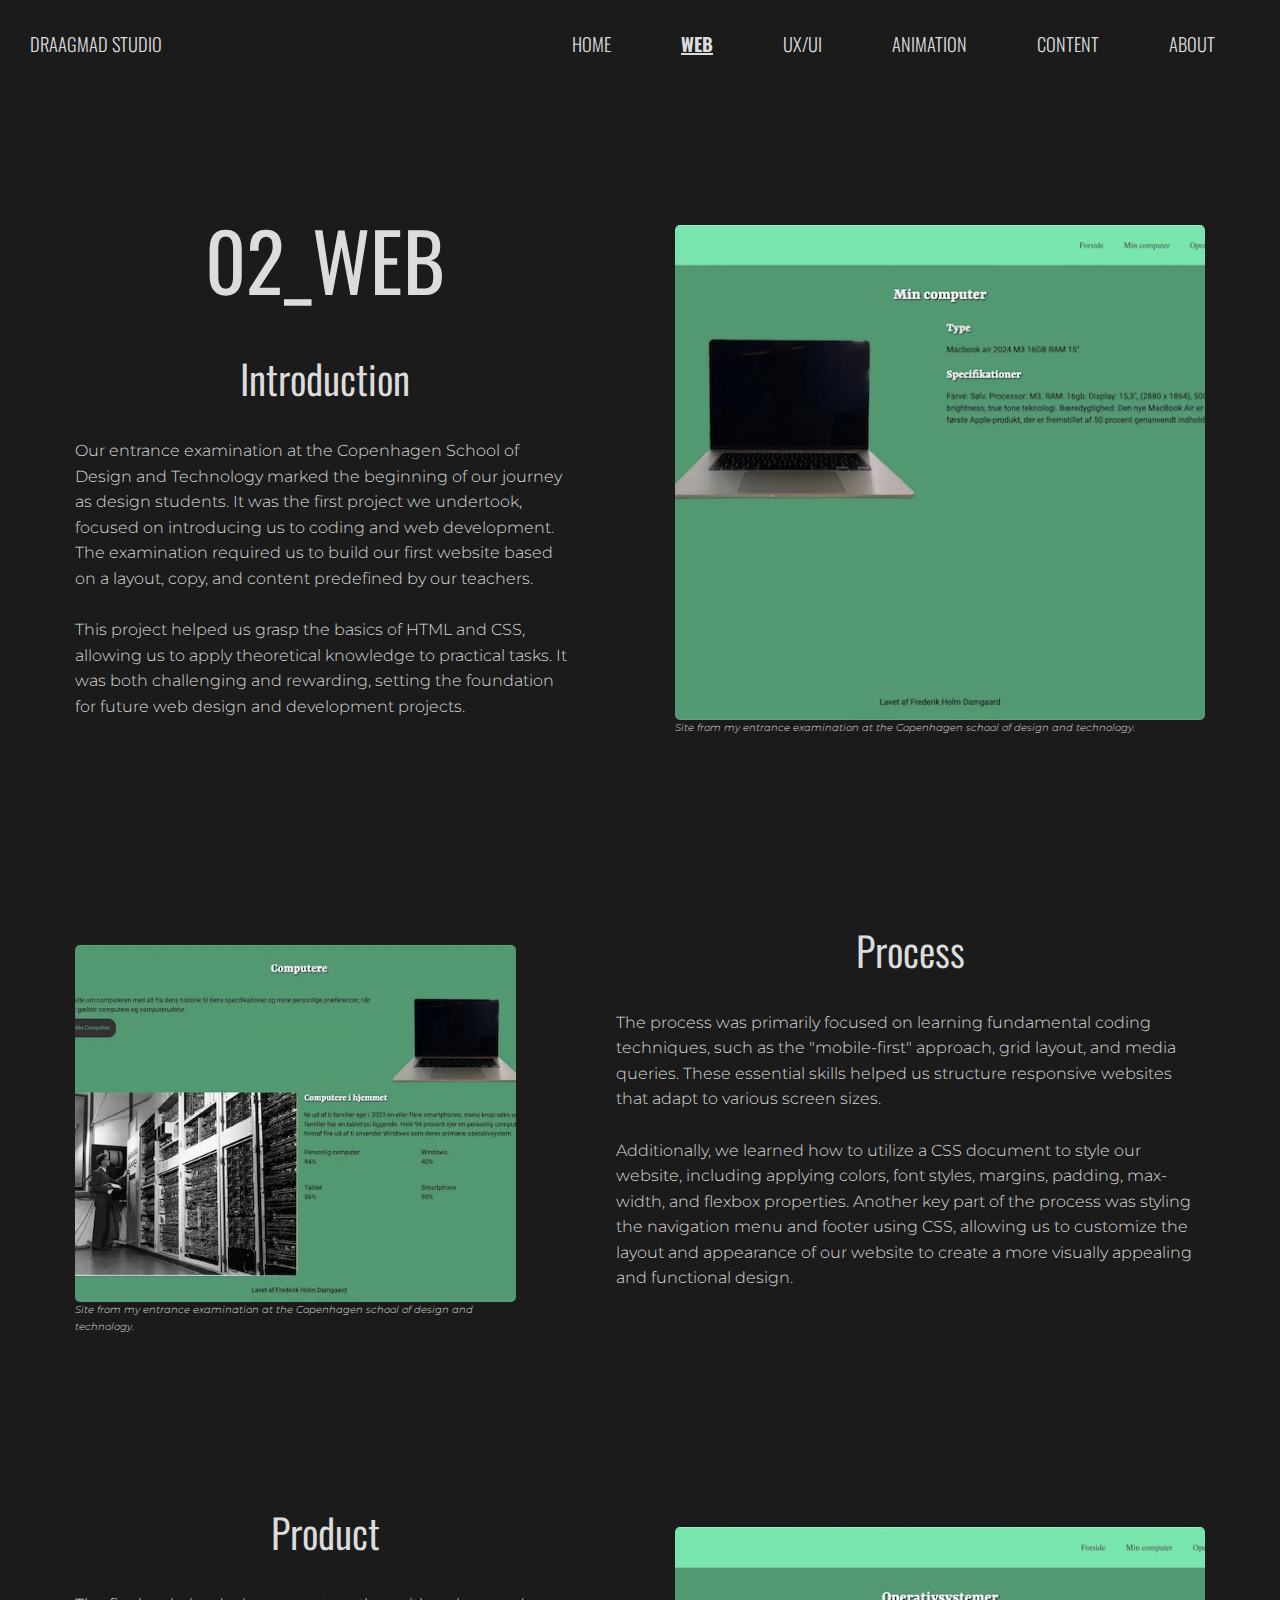
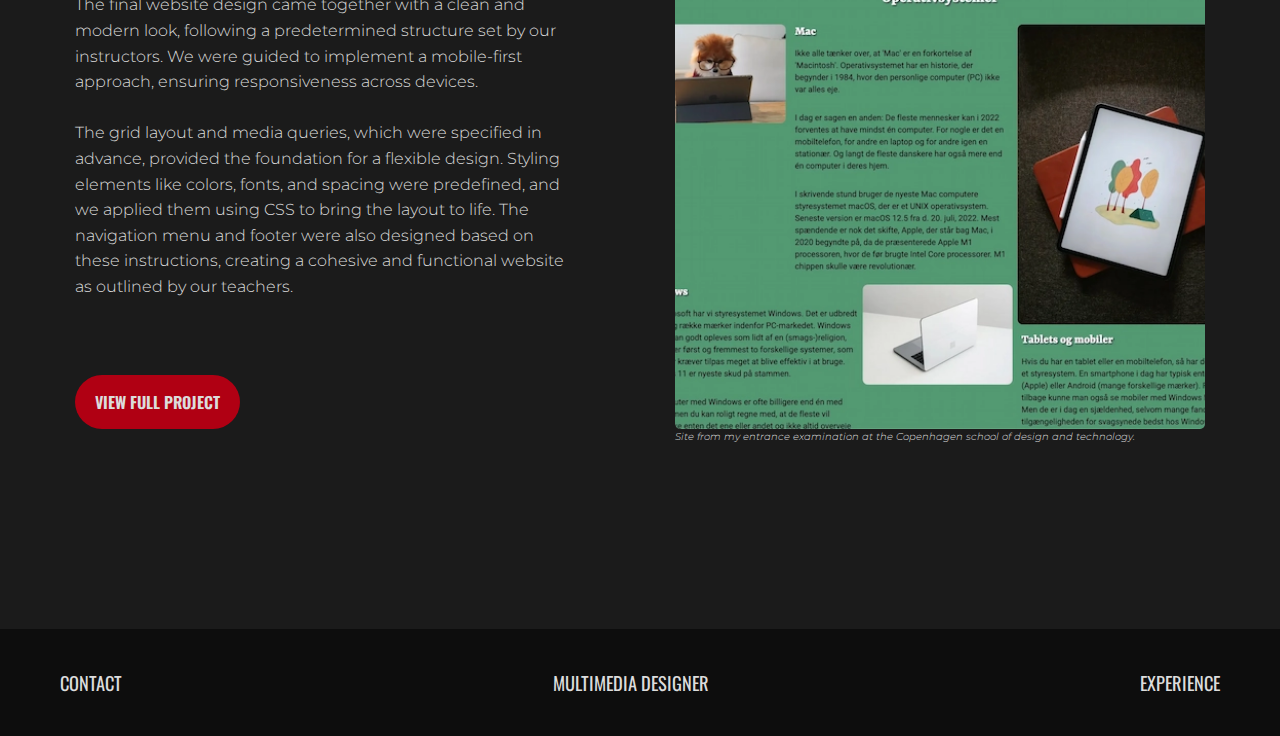
==== commit 4c0976f4: "gitignore test" ====
--- a/02_web.html
+++ b/02_web.html
@@ -12,19 +12,28 @@
     <link
         href="https://fonts.googleapis.com/css2?family=Montserrat:ital,wght@0,100..900;1,100..900&family=Oswald:wght@200..700&display=swap"
         rel="stylesheet">
+    <!-- chatgpt -->
+    <meta name="description"
+        content="Velkommen til min webportfolio! Jeg er en kreativ webdesigner, der specialiserer sig i moderne og brugervenlige websites. Se mine projekter og få inspiration til din næste digitale løsning.">
+    <!-- chatgpt -->
 </head>
 
 <body>
 
     <header>
+
         <div class="navbar">
+
             <div class="menu-icon" id="menu-icon">
                 <span class="bar"></span>
                 <span class="bar"></span>
                 <span class="bar"></span>
             </div>
+
             <a href="index.html" class="header-text">DS</a>
+
             <a href="index.html" class="header-text2">DRAAGMAD STUDIO</a>
+
             <ul class="nav-links" id="nav-links">
                 <li><a href="index.html">HOME</a></li>
                 <li><a href="02_web.html" class="active">WEB</a></li>
@@ -33,16 +42,21 @@
                 <li><a href="05_indhold.html">CONTENT</a></li>
                 <li><a href="about.html">ABOUT</a></li>
             </ul>
+
         </div>
+
     </header>
 
     <main>
 
         <div class="grid_1_1">
+
             <div class="container1">
-                <a href="02_web.html">
-                    <h1>02_WEB</h1>
-                </a>
+
+                <h1>02_WEB</h1>
+
+                <h2>Introduction</h2>
+
                 <p>Our entrance examination at the Copenhagen School of Design and Technology marked the beginning of
                     our journey as design
                     students. It was the first project we undertook, focused on introducing us to coding and web
@@ -53,11 +67,14 @@
                     to practical tasks. It
                     was both challenging and rewarding, setting the foundation for future web design and development
                     projects.</p>
+
             </div>
+
             <div class="container2">
+
                 <a href="https://frederikdamgaard14.dk/kea/02_web/01_website/website/min_computer.html" target="_blank">
                     <div class="image_container">
-                        <img src="imgs/02_web_2.webp" alt="MY COMPUTER PAGE">
+                        <img src="imgs/02_web_2_2.webp" alt="MY COMPUTER PAGE">
                         <div class="overlay">
                             <div class="overlay_text">
                                 <h2>"My computer" page</h2>
@@ -65,12 +82,17 @@
                         </div>
                     </div>
                 </a>
+
                 <p>Site from my entrance examination at the Copenhagen school of design and technology.</p>
+
             </div>
+
         </div>
 
         <div class="grid_2_2">
+
             <div class="container1">
+
                 <h2>Process</h2>
                 <p>The process was primarily focused on learning fundamental coding techniques, such as the
                     "mobile-first" approach, grid
@@ -83,12 +105,15 @@
                     styling the navigation
                     menu and footer using CSS, allowing us to customize the layout and appearance of our website to
                     create a more visually
-                    appealing and functional design.
+                    appealing and functional design. </p>
+
             </div>
+
             <div class="container2">
+
                 <a href="https://frederikdamgaard14.dk/kea/02_web/01_website/website/index.html" target="_blank">
                     <div class="image_container">
-                        <img src="imgs/02_web_1.webp" alt="FRONT PAGE">
+                        <img src="imgs/02_web_1_2.webp" alt="FRONT PAGE">
                         <div class="overlay">
                             <div class="overlay_text">
                                 <h2>Front page</h2>
@@ -97,10 +122,13 @@
                     </div>
                 </a>
                 <p>Site from my entrance examination at the Copenhagen school of design and technology.</p>
+
             </div>
+
         </div>
 
         <div class="grid_3_3">
+
             <div class="container1">
                 <h2>Product</h2>
                 <p>The final website design came together with a clean and modern look, following a predetermined
@@ -118,11 +146,12 @@
                     data-href="https://frederikdamgaard14.dk/kea/02_web/01_website/website/index.html">VIEW FULL
                     PROJECT</button>
             </div>
+
             <div class="container2">
                 <a href="https://frederikdamgaard14.dk/kea/02_web/01_website/website/operativsystemer.html"
                     target="_blank">
                     <div class="image_container">
-                        <img src="imgs/02_web_3.webp" alt="OPERATIVE SYSTEMS PAGE">
+                        <img src="imgs/02_web_3_2.webp" alt="OPERATIVE SYSTEMS PAGE">
                         <div class="overlay">
 
                             <div class="overlay_text">
@@ -135,32 +164,36 @@
                 <p>Site from my entrance examination at the Copenhagen school of design and technology.</p>
             </div>
 
-
         </div>
-
-
-
 
     </main>
 
     <footer>
+
         <div class="footer_content">
+
             <a href="mailto:frederikholm14@icloud.com">
+                <h2>CONTACT</h2>
                 <h1>CONTACT</h1>
             </a>
-            <h2>MULTIDISCIPLINARY DESIGNER</h2>
-            <a href="https://kea.dk/en/" target="_blank">
-                <h2>EXPERIENCE: <br>
-                    COPENHAGEN SCHOOL OF DESIGN AND TECHNOLOGY</h2>
-            </a>
+
             <a href="about.html">
-                <h1>ABOUT</h1>
+                <h2>MMD</h2>
+                <h1>MULTIMEDIA DESIGNER</h1>
             </a>
 
+            <a href="https://kea.dk/en/" target="_blank">
+                <h2>EXPERIENCE</h2>
+                <h1>EXPERIENCE
+                </h1>
+            </a>
 
         </div>
+
     </footer>
+
     <script src="script.js"></script>
+
 </body>
 
 </html>--- a/style.css
+++ b/style.css
@@ -7,38 +7,44 @@
 
 :root {
   --menu-color: #0d0d0d00;
-  --black: #0d0d0d;
-  --grey: #bebebe;
+  --black: #1b1b1b;
+  --grey: #dcdcdc;
   --red: #b00013;
+  --footer-color: #0d0d0d;
 }
 
 body {
   background-color: var(--black);
 }
 
-h1 {
-  font-family: "Oswald", serif;
-  font-weight: 400;
-  font-style: normal;
-  font-size: 2.5rem;
+/************** Font ****************/
+
+h1,
+h2,
+p {
   color: var(--grey);
 }
 
+h1,
 h2 {
   font-family: "Oswald", serif;
+}
+
+h1 {
+  font-weight: 400;
+  font-size: 2.5rem;
+}
+
+h2 {
   font-weight: 350;
-  font-style: normal;
   font-size: 1.5rem;
-  color: var(--grey);
 }
 
 p {
   font-family: "Montserrat", serif;
   font-weight: 300;
-  font-style: normal;
   font-size: 0.75rem;
   line-height: 160%;
-  color: var(--grey);
 }
 
 @media (min-width: 1200px) {
@@ -56,6 +62,8 @@
 }
 
 /****************************************************** HEADER ************************************************/
+
+/* Link: // https://frederikdamgaard14.dk/kea/02_web/01_website/website/index.html */
 
 header {
   display: flex;
@@ -92,15 +100,15 @@
   transition: 0.3s ease;
 }
 
-.nav-links li a.active {
-  font-weight: bold;
-  text-decoration: underline 2px;
-}
-
 .nav-links a:hover {
   color: var(--red);
   transition: 0.3s ease;
   font-weight: 600;
+}
+
+.nav-links li a.active {
+  text-decoration: underline 2px;
+  font-weight: bold;
 }
 
 .header-text {
@@ -131,16 +139,8 @@
   margin: 0 35px;
 }
 
-.nav-links a {
-  color: var(--grey);
-  text-decoration: none;
-}
-
 .menu-icon {
   display: none;
-  font-size: 30px;
-  color: var(--grey);
-  cursor: pointer;
 }
 
 /* Media query til skærme med max 1200px */
@@ -149,44 +149,34 @@
     display: none; /* Skjul links som standard */
     flex-direction: column;
     position: absolute;
-    background-color: var(--red);
+    background-color: var(--grey);
     top: 75px; /* Juster afhængigt af navbarens højde */
     left: 5px;
     font-size: 1rem;
     border-radius: 4px;
   }
 
-  .nav-links li a.active {
-    font-weight: bold;
-    text-decoration: underline 2px;
-  }
-
-  .header-text {
+  .nav-links a {
+    color: var(--black);
+  }
+
+  .header-text,
+  .nav-links.show {
     display: flex;
   }
 
   .header-text2 {
     display: none;
-  }
-
-  .nav-links.show {
-    display: flex; /* Vis links når menuen er åben */
-  }
-
-  .nav-links li {
-    margin: 15px 0; /* Giv lidt afstand mellem links i dropdown */
   }
 
   .nav-links a {
     padding: 15px; /* Mere padding i dropdown */
     text-align: center; /* Centrer links i dropdown */
-    border-bottom: 1px solid var(--grey); /* Deling mellem links */
-  }
-
-  .nav-links a:hover {
-    color: var(--black);
-    transition: 0.3s ease;
-    font-weight: 600;
+    border-bottom: 1px solid var(--black); /* Deling mellem links */
+  }
+
+  .nav-links li {
+    margin: 15px 0; /* Giv lidt afstand mellem links i dropdown */
   }
 
   .nav-links li:last-child a {
@@ -217,6 +207,8 @@
   }
 }
 
+/* Link: // */
+
 /********************* HERO-SECTION ******************/
 
 .hero_section {
@@ -226,7 +218,9 @@
   align-items: center;
 }
 
-/************************************************ MAIN ****************************************/
+/************************************************ MAIN / MOBILEVIEW ****************************************/
+
+/********************* GRIDS ******************/
 
 .grid_1_1 {
   padding: 65px 40px 40px 40px;
@@ -246,12 +240,10 @@
 }
 
 #grid_1_1 {
-  padding-top: 0;
-}
-
-#grid_3_3 {
-  padding-bottom: 40px;
-}
+  padding-top: 10px;
+}
+
+/********************* CONTAINERS ******************/
 
 .container1 h1,
 .container1 h2 {
@@ -270,15 +262,13 @@
   transition: 0.3s ease;
 }
 
-.container1 h1:hover {
-  font-weight: 600;
-  color: var(--red);
-  transition: 0.3s ease;
-}
-
 .container2,
 .container1 {
   padding-top: 40px;
+}
+
+.grid_2_2 .container1 {
+  padding-top: 0px;
 }
 
 .image_container {
@@ -287,28 +277,32 @@
   height: 100%;
 }
 
-.image_container img {
-  display: block;
+.image_container img,
+.image_container video {
   width: 100%;
   height: 100%;
   object-fit: cover;
   border-radius: 5px;
 }
 
-/**************** Overlay https://www.w3schools.com/howto/tryit.asp?filename=tryhow_css_image_overlay_fade ***************/
-
-.overlay {
+/**************** Overlay  ***************/
+
+/* Link: // https://www.w3schools.com/howto/tryit.asp?filename=tryhow_css_image_overlay_fade */
+
+.overlay,
+.overlay_video {
   position: absolute;
   top: 0;
-  bottom: 0;
-  left: 0;
-  right: 0;
   height: 100%;
   width: 100%;
   opacity: 0;
   transition: 0.3s ease;
   background-color: #ffffff7c;
   border-radius: 5px;
+}
+
+#overlay_video {
+  display: none;
 }
 
 .image_container:hover .overlay {
@@ -328,15 +322,15 @@
   z-index: 1;
 }
 
-.grid_2_2 .container1 {
-  padding-top: 0px;
-}
+/* Link: //  */
+
+/**************** BUTTON  ***************/
 
 button {
   margin-top: 7.5%;
   background-color: var(--red);
   border: none;
-  color: var(--black);
+  color: var(--grey);
   padding: 12.5px 17.5px;
   border-radius: 30px;
   cursor: pointer;
@@ -347,39 +341,36 @@
 }
 
 button:hover {
+  outline: solid 1.5px var(--red);
   background-color: var(--grey);
   color: var(--red);
   transform: scale(1.1);
   transition: 0.3s ease;
 }
 
+/************************************************ MAIN / DESKTOPVIEW ****************************************/
+
 @media (min-width: 1200px) {
-  .grid_1_1 {
-    display: grid;
-    grid-template-columns: 0.75fr 1fr;
-    padding: 100px 75px 0 75px;
-    gap: 100px;
-    max-width: 5000px;
-  }
-
-  .grid_2_2 {
-    display: grid;
-    grid-template-columns: 0.75fr 1fr;
-    padding: 0px 75px 0px 75px;
-    gap: 100px;
-    max-width: 5000px;
-  }
-
+  .grid_1_1,
+  .grid_2_2,
   .grid_3_3 {
     display: grid;
     grid-template-columns: 0.75fr 1fr;
-    padding: 0px 75px 100px 75px;
     gap: 100px;
     max-width: 5000px;
+    padding: 100px 75px 100px 75px;
+  }
+
+  .grid_2_2 {
+    padding: 0px 75px 100px 75px;
+  }
+
+  .grid_3_3 {
+    padding: 0px 75px 200px 75px;
   }
 
   #grid_3_3 {
-    padding-bottom: 50px;
+    padding: 0px 75px 100px 75px;
   }
 
   .grid_2_2 .container1 {
@@ -399,19 +390,22 @@
   }
 
   button {
-    margin-top: 10%;
+    margin-top: 75px;
     padding: 15px 20px;
     font-size: 1rem;
   }
 }
 
-/********************* MAIN ABOUT******************/
-.grid_1_1_1 {
-  margin: 125px 40px 40px 40px;
+/************************ MAIN (ABOUT) *********************/
+
+/**************** MOBILEVIEW ***************/
+
+#grid_1_1_about {
+  padding-top: 100px;
 }
 
 .text {
-  padding-bottom: 50px;
+  padding-bottom: 100px;
   max-width: 400px;
   margin: 0 auto;
 }
@@ -421,19 +415,9 @@
 }
 
 .text h1 {
-  padding-bottom: 10%;
+  padding-bottom: 40px;
   text-align: center;
   transition: 0.3s ease;
-}
-
-.text h1:hover {
-  color: var(--red);
-  transition: 0.3s ease;
-  font-weight: 600;
-}
-
-.text p {
-  font-size: 0.75rem;
 }
 
 .portrait_photo {
@@ -445,38 +429,34 @@
 .portrait_photo img {
   width: 100%;
   max-width: 400px;
-  object-fit: contain;
+  object-fit: cover;
   border-radius: 5px;
   filter: invert();
 }
 
-@media (min-width: 1048px) {
-  .grid_1_1_1 {
-    display: grid;
-    grid-template-columns: 1fr 1fr;
-    margin: 50px 80px 0px 80px;
-    gap: 100px;
-  }
-
-  .portrait_photo img {
-    max-width: 650px;
-  }
-
+/**************** DESKTOPVIEW ***************/
+
+@media (min-width: 1200px) {
+  #grid_1_1_about {
+    padding-top: 200px;
+  }
+
+  .portrait_photo {
+    order: -1;
+  }
+
+  .portrait_photo img,
   .text {
-    padding: 150px 0 150px 0;
-    min-width: 390px;
     max-width: 550px;
-    margin: 0 auto;
-  }
-
-  .text p {
-    font-size: 1rem;
   }
 }
 
 /************************************************ FOOTER *************************************/
 
-footer {
+/**************** MOBILEVIEW ***************/
+
+footer,
+.frontpage_footer {
   display: flex;
   flex-direction: column;
   padding: 0;
@@ -485,33 +465,32 @@
 }
 
 .frontpage_footer {
-  display: flex;
-  flex-direction: column;
-  padding: 0;
   position: absolute;
   bottom: 0;
-  width: 100%;
-  z-index: 1;
 }
 
 .footer_content {
-  background-color: var(--red);
+  background-color: var(--footer-color);
   display: flex;
   justify-content: space-between;
   align-items: center;
-  padding: 25px 25px;
-}
-
-.footer_content h1,
+  padding: 30px 40px;
+}
+
+.footer_content h1 {
+  display: none;
+}
+
 .footer_content h2 {
   font-size: 1rem;
   color: var(--grey);
   transition: 0.3s ease;
+  text-align: center;
 }
 
 .footer_content h1:hover,
 .footer_content h2:hover {
-  color: var(--black);
+  color: var(--red);
   transition: 0.3s ease;
   font-weight: 600;
 }
@@ -520,22 +499,21 @@
   text-decoration: none;
 }
 
-.footer_content h2 {
-  display: none;
-}
+/**************** DESKTOPVIEW ***************/
 
 @media (min-width: 1200px) {
   .footer_content {
-    padding: 25px 45px;
+    padding: 40px 60px;
   }
 
   .footer_content h1 {
-    font-size: 1.15rem;
-  }
-
-  .footer_content h2 {
     display: flex;
     font-size: 1.15rem;
     text-align: center;
-  }
-}
+    transition: 0.3s ease;
+  }
+
+  .footer_content h2 {
+    display: none;
+  }
+}
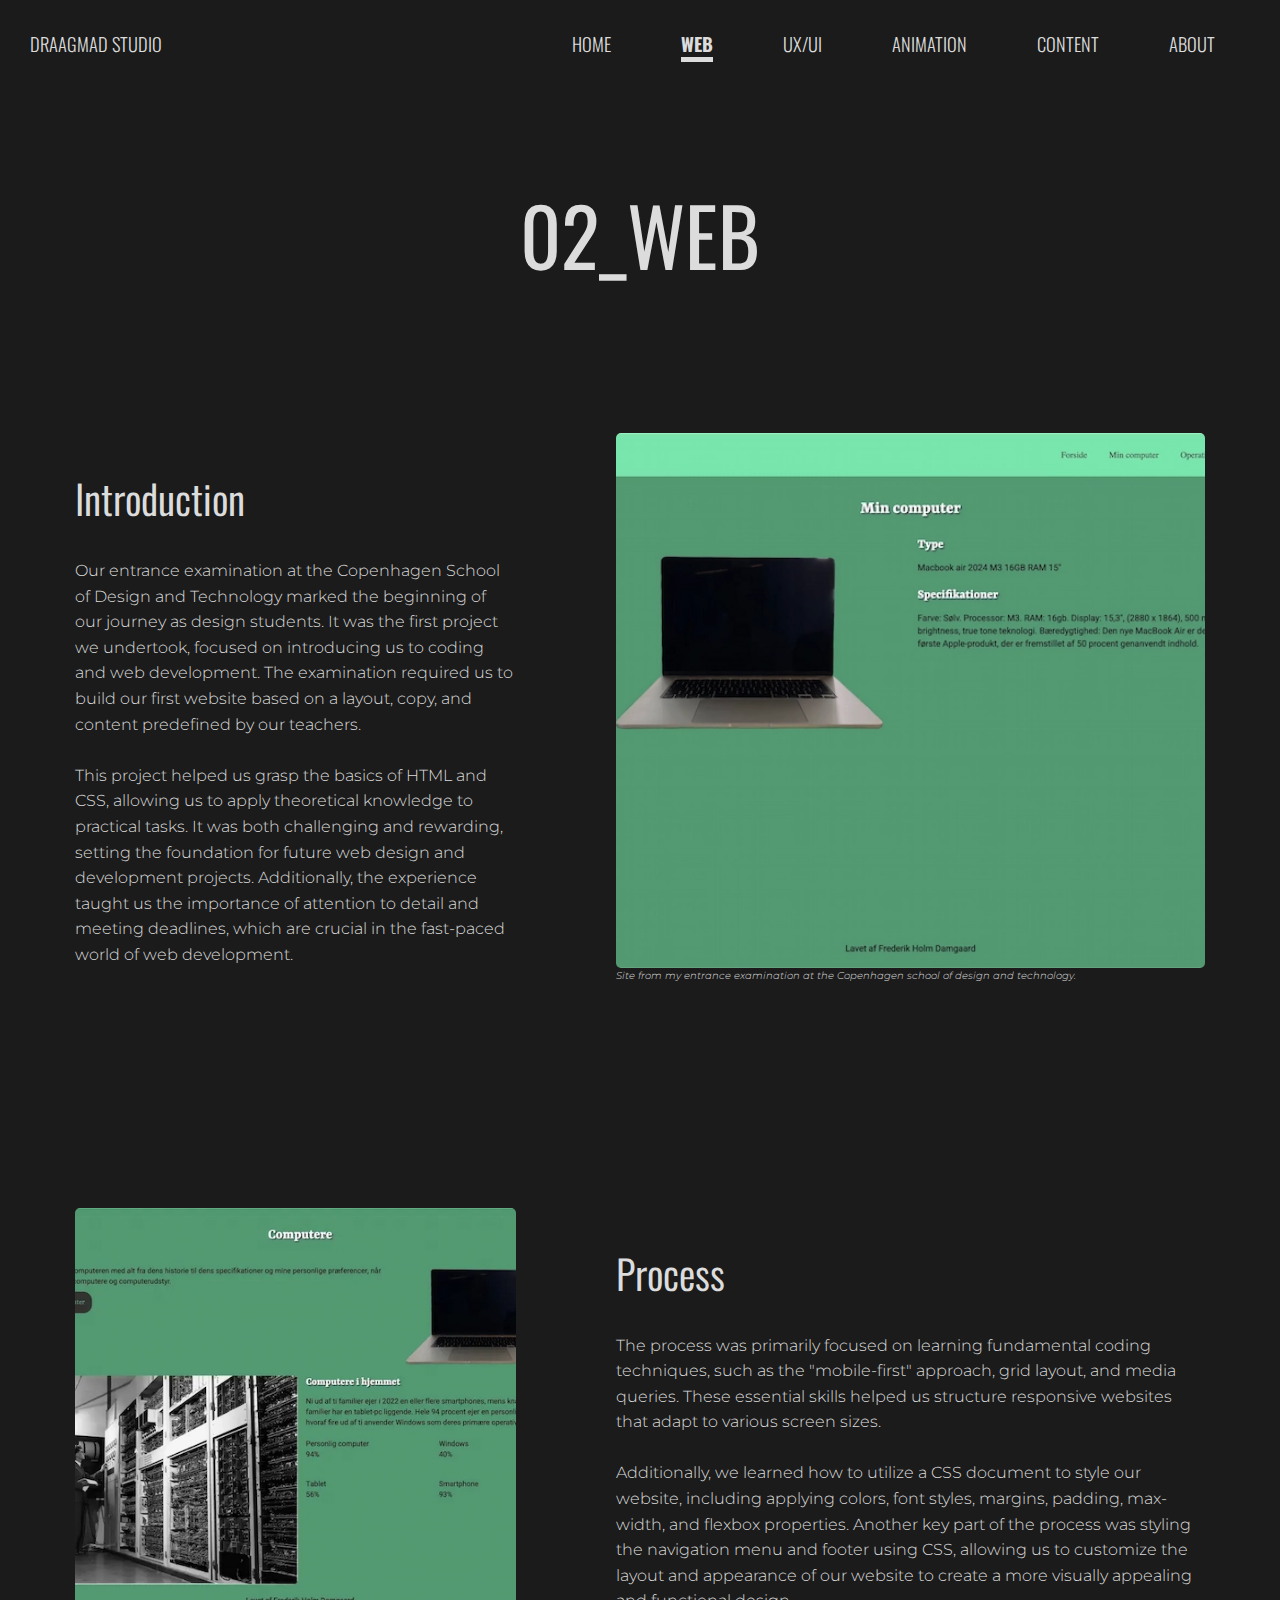
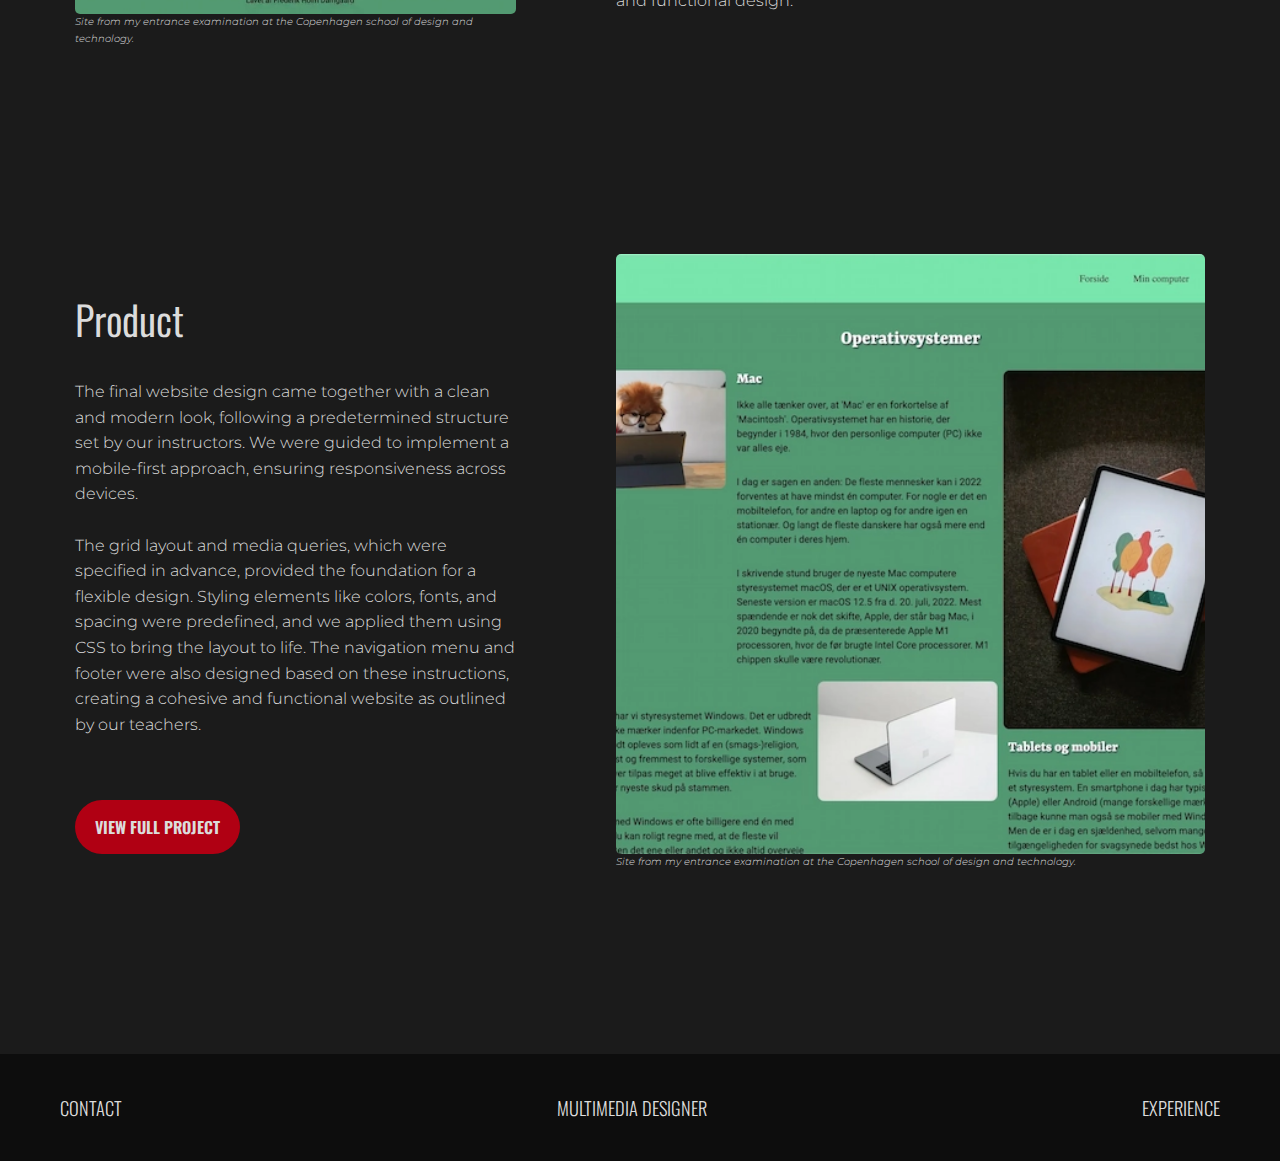
==== commit a981f10e: "finale" ====
--- a/02_web.html
+++ b/02_web.html
@@ -22,6 +22,8 @@
 
     <header>
 
+        <!-- Link https://frederikdamgaard14.dk/kea/02_web/01_website/website/index.html -->
+
         <div class="navbar">
 
             <div class="menu-icon" id="menu-icon">
@@ -45,28 +47,36 @@
 
         </div>
 
+        <!-- Link https://frederikdamgaard14.dk/kea/02_web/01_website/website/index.html -->
+
     </header>
 
     <main>
 
+        <h1>02_WEB</h1>
+
         <div class="grid_1_1">
 
             <div class="container1">
 
-                <h1>02_WEB</h1>
-
                 <h2>Introduction</h2>
 
+                <!-- chatgpt -->
                 <p>Our entrance examination at the Copenhagen School of Design and Technology marked the beginning of
                     our journey as design
                     students. It was the first project we undertook, focused on introducing us to coding and web
                     development. The
                     examination required us to build our first website based on a layout, copy, and content predefined
-                    by our teachers. <br> <br>
+                    by our teachers.
+                    <br> <br>
                     This project helped us grasp the basics of HTML and CSS, allowing us to apply theoretical knowledge
-                    to practical tasks. It
-                    was both challenging and rewarding, setting the foundation for future web design and development
-                    projects.</p>
+                    to practical tasks.
+                    It was both challenging and rewarding, setting the foundation for future web design and development
+                    projects.
+                    Additionally, the experience taught us the importance of attention to detail and meeting deadlines,
+                    which are crucial in
+                    the fast-paced world of web development.
+                </p><!-- chatgpt -->
 
             </div>
 
@@ -74,12 +84,17 @@
 
                 <a href="https://frederikdamgaard14.dk/kea/02_web/01_website/website/min_computer.html" target="_blank">
                     <div class="image_container">
-                        <img src="imgs/02_web_2_2.webp" alt="MY COMPUTER PAGE">
+
+                        <img src="imgs/02_web_2_2.webp" alt="picture of my computer page from a project">
+
+                        <!-- Overlay-link: // https://www.w3schools.com/howto/tryit.asp?filename=tryhow_css_image_overlay_fade -->
                         <div class="overlay">
                             <div class="overlay_text">
                                 <h2>"My computer" page</h2>
                             </div>
                         </div>
+                        <!-- Overlay-link: // https://www.w3schools.com/howto/tryit.asp?filename=tryhow_css_image_overlay_fade -->
+
                     </div>
                 </a>
 
@@ -94,6 +109,7 @@
             <div class="container1">
 
                 <h2>Process</h2>
+                <!-- chatgpt -->
                 <p>The process was primarily focused on learning fundamental coding techniques, such as the
                     "mobile-first" approach, grid
                     layout, and media queries. These essential skills helped us structure responsive websites that adapt
@@ -105,7 +121,7 @@
                     styling the navigation
                     menu and footer using CSS, allowing us to customize the layout and appearance of our website to
                     create a more visually
-                    appealing and functional design. </p>
+                    appealing and functional design.</p><!-- chatgpt -->
 
             </div>
 
@@ -113,12 +129,18 @@
 
                 <a href="https://frederikdamgaard14.dk/kea/02_web/01_website/website/index.html" target="_blank">
                     <div class="image_container">
-                        <img src="imgs/02_web_1_2.webp" alt="FRONT PAGE">
+                        <img src="imgs/02_web_1_2.webp" alt="Picture of the front page of a project">
+
+                        <!-- Overlay-link: // https://www.w3schools.com/howto/tryit.asp?filename=tryhow_css_image_overlay_fade -->
+
                         <div class="overlay">
                             <div class="overlay_text">
                                 <h2>Front page</h2>
                             </div>
                         </div>
+
+                        <!-- Overlay-link: // https://www.w3schools.com/howto/tryit.asp?filename=tryhow_css_image_overlay_fade -->
+
                     </div>
                 </a>
                 <p>Site from my entrance examination at the Copenhagen school of design and technology.</p>
@@ -131,6 +153,7 @@
 
             <div class="container1">
                 <h2>Product</h2>
+                <!-- chatgpt -->
                 <p>The final website design came together with a clean and modern look, following a predetermined
                     structure set by our
                     instructors. We were guided to implement a mobile-first approach, ensuring responsiveness across
@@ -141,24 +164,31 @@
                     navigation menu and footer were also designed based on these instructions, creating a cohesive and
                     functional website as
                     outlined by our teachers.
-                </p>
-                <button id="project_button"
-                    data-href="https://frederikdamgaard14.dk/kea/02_web/01_website/website/index.html">VIEW FULL
-                    PROJECT</button>
+                </p><!-- chatgpt -->
+
+                <form action="https://frederikdamgaard14.dk/kea/02_web/01_website/website/index.html" target="_blank">
+                    <button>VIEW FULL PROJECT</button>
+                </form>
+
             </div>
 
             <div class="container2">
                 <a href="https://frederikdamgaard14.dk/kea/02_web/01_website/website/operativsystemer.html"
                     target="_blank">
                     <div class="image_container">
-                        <img src="imgs/02_web_3_2.webp" alt="OPERATIVE SYSTEMS PAGE">
+
+                        <img src="imgs/02_web_3_2.webp" alt="picture of my operative systems page from a project">
+
+                        <!-- Overlay-link: // https://www.w3schools.com/howto/tryit.asp?filename=tryhow_css_image_overlay_fade -->
+
                         <div class="overlay">
-
                             <div class="overlay_text">
                                 <h2>"Operative systems" page</h2>
                             </div>
-
                         </div>
+
+                        <!-- Overlay-link: // https://www.w3schools.com/howto/tryit.asp?filename=tryhow_css_image_overlay_fade -->
+
                     </div>
                 </a>
                 <p>Site from my entrance examination at the Copenhagen school of design and technology.</p>
@@ -184,8 +214,7 @@
 
             <a href="https://kea.dk/en/" target="_blank">
                 <h2>EXPERIENCE</h2>
-                <h1>EXPERIENCE
-                </h1>
+                <h1>EXPERIENCE</h1>
             </a>
 
         </div>
--- a/style.css
+++ b/style.css
@@ -1,4 +1,4 @@
-/******************************************* RESET **************************************************/
+/******************************************* RESET/VARIABLES **************************************************/
 * {
   margin: 0;
   padding: 0;
@@ -17,7 +17,7 @@
   background-color: var(--black);
 }
 
-/************** Font ****************/
+/************** Fonts ****************/
 
 h1,
 h2,
@@ -47,6 +47,20 @@
   line-height: 160%;
 }
 
+@media (min-width: 768px) {
+  h1 {
+    font-size: 3.5rem;
+  }
+
+  h2 {
+    font-size: 1.85rem;
+  }
+
+  p {
+    font-size: 0.85rem;
+  }
+}
+
 @media (min-width: 1200px) {
   h1 {
     font-size: 5rem;
@@ -63,7 +77,7 @@
 
 /****************************************************** HEADER ************************************************/
 
-/* Link: // https://frederikdamgaard14.dk/kea/02_web/01_website/website/index.html */
+/* Header-link: // https://frederikdamgaard14.dk/kea/02_web/01_website/website/index.html */
 
 header {
   display: flex;
@@ -84,6 +98,7 @@
   font-size: 1.15rem;
   font-family: "Oswald", serif;
   font-weight: 300;
+  width: 100%;
 }
 
 .nav-links {
@@ -107,7 +122,12 @@
 }
 
 .nav-links li a.active {
-  text-decoration: underline 2px;
+  border-bottom: 5px solid var(--grey);
+  font-weight: bold;
+}
+
+.nav-links li a.active:hover {
+  border-bottom: 5px solid var(--red);
   font-weight: bold;
 }
 
@@ -145,18 +165,34 @@
 
 /* Media query til skærme med max 1200px */
 @media (max-width: 1200px) {
+  .navbar {
+    padding: 15px 15px;
+  }
   .nav-links {
     display: none; /* Skjul links som standard */
     flex-direction: column;
     position: absolute;
     background-color: var(--grey);
-    top: 75px; /* Juster afhængigt af navbarens højde */
+    top: 55px; /* Juster afhængigt af navbarens højde */
     left: 5px;
     font-size: 1rem;
     border-radius: 4px;
+    width: 125px;
+  }
+
+  .nav-links li a.active {
+    border-bottom: 2.5px solid var(--black);
+    font-weight: bold;
+  }
+
+  .nav-links li a.active:hover {
+    border-bottom: 2.5px solid var(--red);
+    font-weight: bold;
   }
 
   .nav-links a {
+    padding: 15px; /* Mere padding i dropdown */
+    border-bottom: 1px solid var(--black); /* Deling mellem links */
     color: var(--black);
   }
 
@@ -169,25 +205,19 @@
     display: none;
   }
 
-  .nav-links a {
-    padding: 15px; /* Mere padding i dropdown */
-    text-align: center; /* Centrer links i dropdown */
-    border-bottom: 1px solid var(--black); /* Deling mellem links */
+  .nav-links a:hover {
+    border-bottom: 1px solid var(--red); /* Deling mellem links */
   }
 
   .nav-links li {
-    margin: 15px 0; /* Giv lidt afstand mellem links i dropdown */
-  }
-
-  .nav-links li:last-child a {
-    border-bottom: none; /* Fjern bundlinje fra sidste link */
+    margin: 17.5px 0; /* Giv lidt afstand mellem links i dropdown */
   }
 
   .menu-icon {
     display: flex;
     flex-direction: column;
     justify-content: space-between;
-    width: 25px;
+    width: 22.5px;
     height: 15px;
     cursor: pointer;
     z-index: 1;
@@ -201,13 +231,11 @@
 
   .bar {
     display: inline-block;
-    height: 2px;
+    height: 1.5px;
     background-color: var(--grey);
-    border-radius: 5px;
-  }
-}
-
-/* Link: // */
+    border-radius: 2.5px;
+  }
+}
 
 /********************* HERO-SECTION ******************/
 
@@ -223,29 +251,39 @@
 /********************* GRIDS ******************/
 
 .grid_1_1 {
-  padding: 65px 40px 40px 40px;
-  max-width: 600px;
+  padding: 40px 30px 40px 30px;
+  max-width: 500px;
   margin: 0 auto;
 }
 
 .grid_2_2,
 .grid_3_3 {
-  padding: 0px 40px 0px 40px;
-  max-width: 600px;
+  padding: 0px 30px 0px 30px;
+  max-width: 500px;
   margin: 0 auto;
 }
 
 .grid_3_3 {
-  padding-bottom: 40px;
-}
-
-#grid_1_1 {
-  padding-top: 10px;
+  padding-bottom: 60px;
 }
 
 /********************* CONTAINERS ******************/
 
-.container1 h1,
+h1 {
+  text-align: center;
+  padding-top: 100px;
+}
+
+.container2,
+.container1 {
+  padding-top: 40px;
+}
+
+.grid_1_1 .container1,
+.grid_2_2 .container1 {
+  padding-top: 0px;
+}
+
 .container1 h2 {
   text-align: center;
   padding-bottom: 30px;
@@ -257,20 +295,6 @@
   font-style: italic;
 }
 
-.container1 a {
-  text-decoration: none;
-  transition: 0.3s ease;
-}
-
-.container2,
-.container1 {
-  padding-top: 40px;
-}
-
-.grid_2_2 .container1 {
-  padding-top: 0px;
-}
-
 .image_container {
   position: relative;
   width: 100%;
@@ -287,17 +311,18 @@
 
 /**************** Overlay  ***************/
 
-/* Link: // https://www.w3schools.com/howto/tryit.asp?filename=tryhow_css_image_overlay_fade */
+/* Overlay-link: // https://www.w3schools.com/howto/tryit.asp?filename=tryhow_css_image_overlay_fade */
 
 .overlay,
 .overlay_video {
   position: absolute;
   top: 0;
+  left: 0;
   height: 100%;
   width: 100%;
   opacity: 0;
   transition: 0.3s ease;
-  background-color: #ffffff7c;
+  background: rgba(255, 255, 255, 0.49);
   border-radius: 5px;
 }
 
@@ -315,19 +340,15 @@
   position: absolute;
   top: 50%;
   left: 50%;
-  -webkit-transform: translate(-50%, -50%);
-  -ms-transform: translate(-50%, -50%);
   transform: translate(-50%, -50%);
   text-align: center;
   z-index: 1;
 }
 
-/* Link: //  */
-
 /**************** BUTTON  ***************/
 
 button {
-  margin-top: 7.5%;
+  margin-top: 50px;
   background-color: var(--red);
   border: none;
   color: var(--grey);
@@ -345,52 +366,68 @@
   background-color: var(--grey);
   color: var(--red);
   transform: scale(1.1);
-  transition: 0.3s ease;
 }
 
 /************************************************ MAIN / DESKTOPVIEW ****************************************/
 
+@media (min-width: 768px) {
+  .grid_1_1,
+  .grid_2_2,
+  .grid_3_3 {
+    max-width: 600px;
+  }
+}
+
 @media (min-width: 1200px) {
+  h1 {
+    padding-top: 175px;
+  }
+
   .grid_1_1,
   .grid_2_2,
   .grid_3_3 {
     display: grid;
     grid-template-columns: 0.75fr 1fr;
     gap: 100px;
-    max-width: 5000px;
-    padding: 100px 75px 100px 75px;
-  }
-
-  .grid_2_2 {
+    max-width: none;
     padding: 0px 75px 100px 75px;
   }
 
   .grid_3_3 {
-    padding: 0px 75px 200px 75px;
-  }
-
-  #grid_3_3 {
-    padding: 0px 75px 100px 75px;
+    padding-bottom: 200px;
+  }
+
+  #video_grid {
+    padding: 0px 75px 75px 75px;
+  }
+
+  .grid_1_1 .container1,
+  .grid_2_2 .container1,
+  .grid_3_3 .container1 {
+    padding-top: 175px;
   }
 
   .grid_2_2 .container1 {
     order: 1;
     max-width: 600px;
     margin: 0 auto;
-    padding-top: 100px;
+  }
+
+  .container1 h2 {
+    text-align: left;
   }
 
   .container1 {
     padding-top: 100px;
-    min-width: 500px;
+    max-width: 600px;
   }
 
   .container2 {
-    padding-top: 125px;
+    margin-top: 100px;
   }
 
   button {
-    margin-top: 75px;
+    margin-top: 62.5px;
     padding: 15px 20px;
     font-size: 1rem;
   }
@@ -400,13 +437,13 @@
 
 /**************** MOBILEVIEW ***************/
 
-#grid_1_1_about {
-  padding-top: 100px;
+.grid_1_1_about {
+  padding: 40px 30px;
 }
 
 .text {
-  padding-bottom: 100px;
-  max-width: 400px;
+  padding-bottom: 75px;
+  max-width: 500px;
   margin: 0 auto;
 }
 
@@ -415,7 +452,7 @@
 }
 
 .text h1 {
-  padding-bottom: 40px;
+  padding: 50px 0px 50px 0;
   text-align: center;
   transition: 0.3s ease;
 }
@@ -424,21 +461,32 @@
   display: flex;
   justify-content: center;
   align-items: center;
+  padding-bottom: 35px;
 }
 
 .portrait_photo img {
   width: 100%;
-  max-width: 400px;
+  max-width: 500px;
   object-fit: cover;
   border-radius: 5px;
-  filter: invert();
+}
+
+@media (min-width: 768px) {
+  .portrait_photo img,
+  .text {
+    max-width: 600px;
+  }
 }
 
 /**************** DESKTOPVIEW ***************/
 
 @media (min-width: 1200px) {
-  #grid_1_1_about {
-    padding-top: 200px;
+  .grid_1_1_about {
+    display: grid;
+    grid-template-columns: 1fr 1fr;
+    gap: 100px;
+    max-width: none;
+    padding: 200px 100px 150px 100px;
   }
 
   .portrait_photo {
@@ -474,7 +522,7 @@
   display: flex;
   justify-content: space-between;
   align-items: center;
-  padding: 30px 40px;
+  padding: 30px 20px;
 }
 
 .footer_content h1 {
@@ -482,16 +530,16 @@
 }
 
 .footer_content h2 {
-  font-size: 1rem;
+  font-size: 0.875rem;
   color: var(--grey);
   transition: 0.3s ease;
   text-align: center;
+  font-weight: 450;
 }
 
 .footer_content h1:hover,
 .footer_content h2:hover {
   color: var(--red);
-  transition: 0.3s ease;
   font-weight: 600;
 }
 
@@ -511,6 +559,8 @@
     font-size: 1.15rem;
     text-align: center;
     transition: 0.3s ease;
+    font-weight: 300;
+    padding-top: 0px;
   }
 
   .footer_content h2 {
